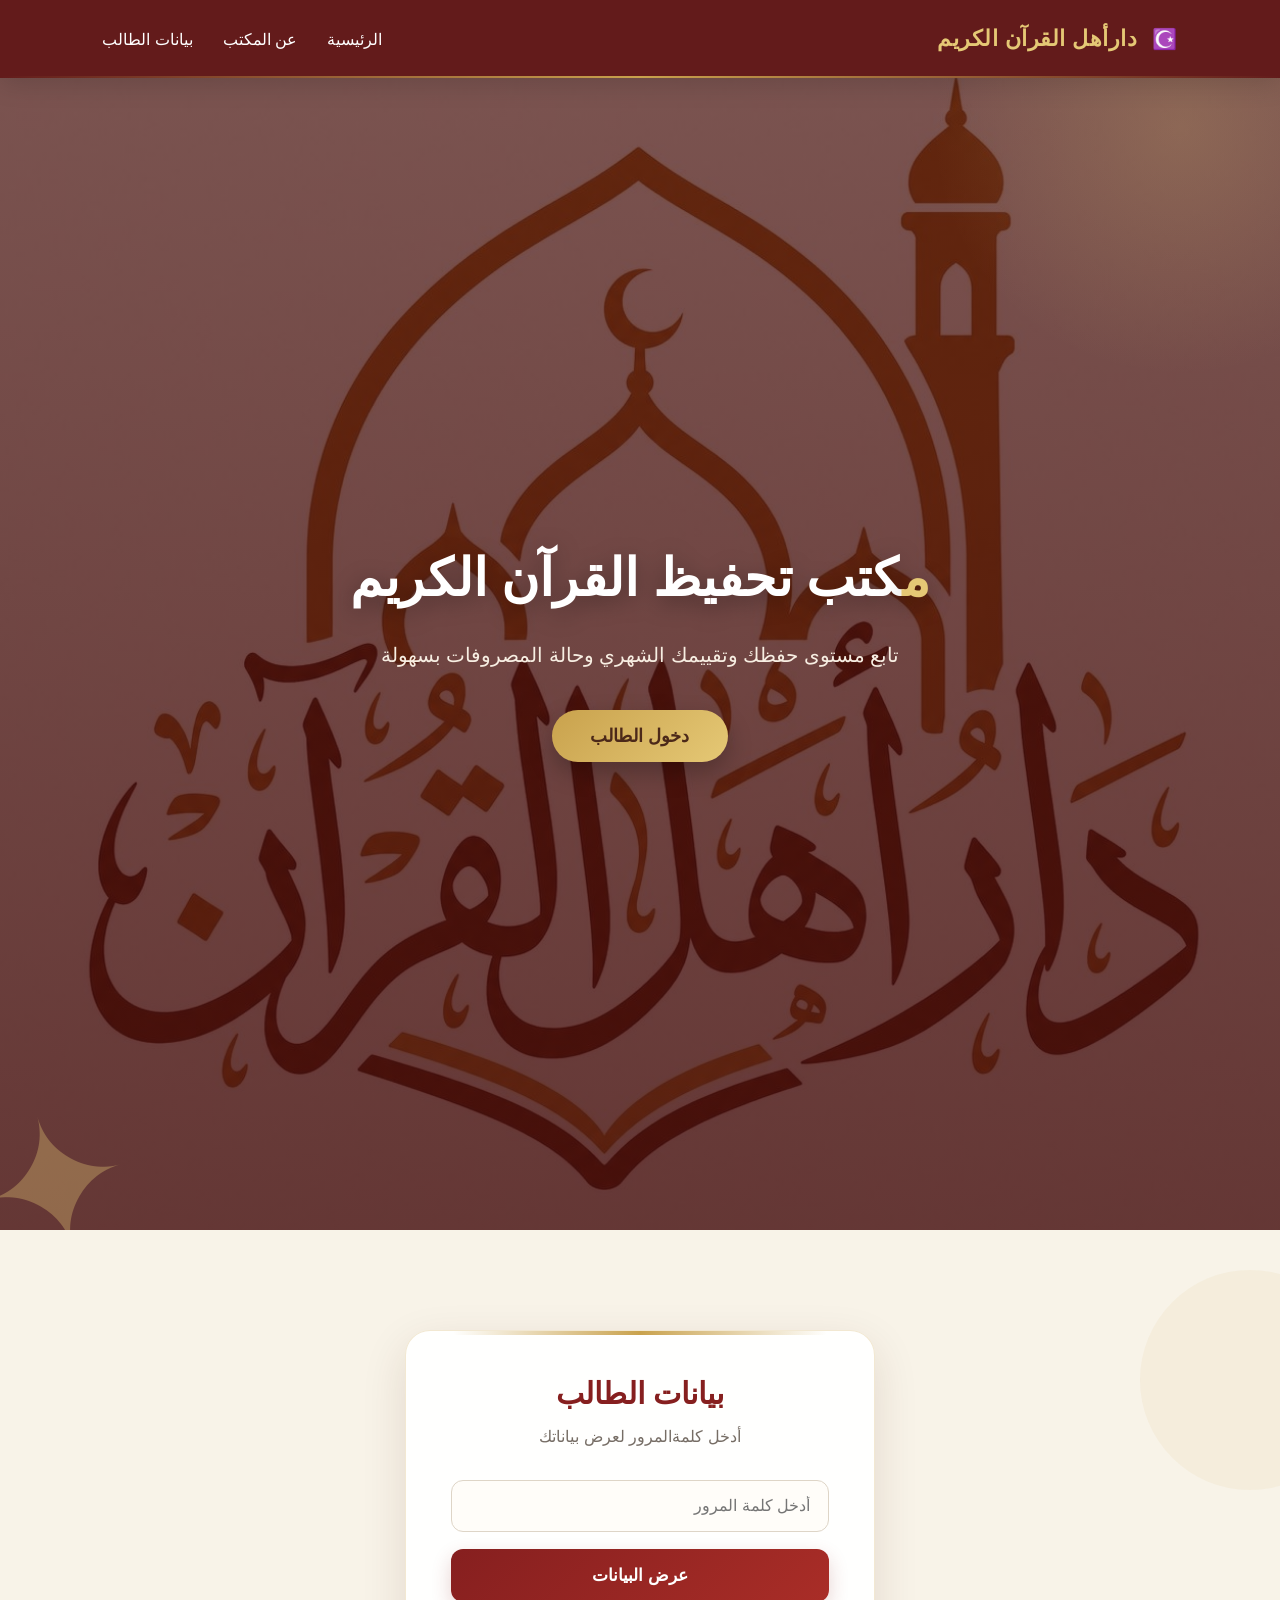
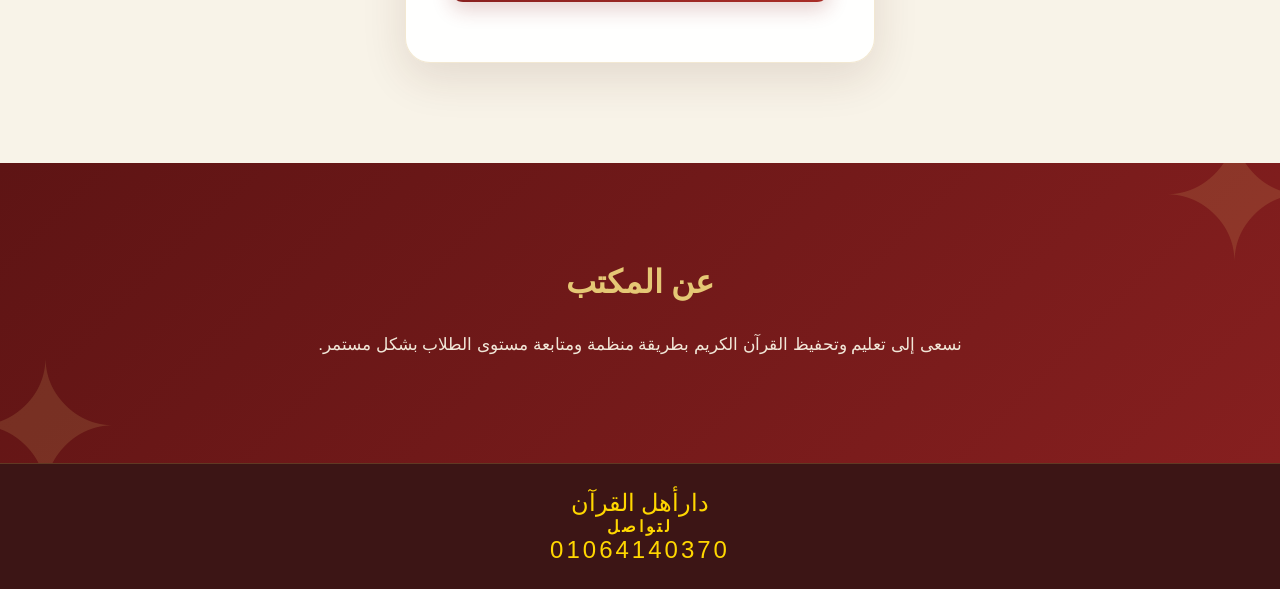
==== index.html @ 484169ca "first commit" ====
<!DOCTYPE html>
<html lang="ar" dir="rtl">

<head>
    <meta charset="UTF-8">
    <meta name="viewport" content="width=device-width, initial-scale=1.0">

    <title>دارأهل القرآن الكريم</title>

    <link rel="stylesheet" href="css/master.css">
</head>

<body>
    <header>
        <div class="logo">
            دارأهل القرآن الكريم
  
        </div>

        <nav>
            <a href="#home">الرئيسية</a>
            <a href="#about">عن المكتب</a>
            <a href="#login">بيانات الطالب</a>
        </nav>
    </header>


    <!-- Home -->
    <section class="hero" id="home">

        <div class="hero-content">

            <h1>
                مكتب تحفيظ القرآن الكريم
            </h1>

            <p>
                تابع مستوى حفظك وتقييمك الشهري
                وحالة المصروفات بسهولة
            </p>

            <a href="#login" class="main-btn">
                دخول الطالب
            </a>

        </div>

    </section>


    <!-- Login -->
    <section class="login-section" id="login">

        <div class="login-box">

            <h2>بيانات الطالب</h2>

            <p class="description">
                أدخل كلمةالمرور لعرض بياناتك
            </p>

            <input
                type="password"
                id="password"
                placeholder="أدخل كلمة المرور"
                maxlength="6"
            >

            <button onclick="searchStudent()">
                عرض البيانات
            </button>

            <p id="error"></p>

        </div>

    </section>
    <!-- Student Data -->
    <section
        class="student-section"
        id="studentSection"
        style="display: none;"
    >
        <div class="student-card">
            <h2>بيانات الطالب</h2>
            <div class="student-info">
                <div class="info">
                    <span>اسم الطالب</span>
                    <strong id="studentName"></strong>
                </div>
                <div class="info">
                    <span>كلمةالمرور </span>
                    <strong id="studentpassword"></strong>
                </div>
                <div class="info">
                    <span>الشهر</span>
                    <strong id="studentMonth"></strong>
                </div>
                <div class="info">
                    <span>التقييم الشهري</span>
                    <strong id="studentGrade"></strong>
                </div>
                <div class="info">
                    <span>نسبة الحضور</span>
                    <strong id="studentAttendance"></strong>
                </div>
                <div class="info">
                    <span>حالة المصروفات</span>
                    <strong id="studentPayment"></strong>
                </div>
            </div>
        </div>
    </section>
    <section class="about" id="about">
        <h2>عن المكتب</h2>
        <p>
            نسعى إلى تعليم وتحفيظ القرآن الكريم
            بطريقة منظمة ومتابعة مستوى الطلاب بشكل مستمر.
        </p>
    </section>
    <footer>
        <p>
              دارأهل القرآن 
        </p>
      <div class="footer">
          <h4 class="number">لتواصل</h4>
        <p>01064140370</p>
      </div>
    </footer>
<script src="main.js"></script>
</body>

</html>
---- css/master.css ----
* {
    margin: 0;
    padding: 0;
    box-sizing: border-box;
    font-family: "Tahoma", "Arial", sans-serif;
}

html {
    scroll-behavior: smooth;
}

body {
    background: #f8f3e8;
    color: #30251f;
    direction: rtl;
    overflow-x: hidden;
}


/* ==================================================
   VARIABLES
================================================== */

:root {
    --primary: #861f1f;
    --primary-dark: #5e1414;
    --primary-light: #a92d27;

    --gold: #c9a24d;
    --gold-light: #e5c875;

    --cream: #f8f3e8;
    --white: #ffffff;

    --text: #30251f;
    --muted: #766d65;

    --shadow:
        0 15px 45px rgba(75, 35, 20, 0.12);

    --transition: 0.35s ease;
}


/* ==================================================
   HEADER
================================================== */

header {
    width: 100%;
    min-height: 78px;

    background: rgba(94, 20, 20, 0.97);

    display: flex;
    align-items: center;
    justify-content: space-between;

    padding: 0 8%;

    color: white;

    position: sticky;
    top: 0;

    z-index: 1000;

    box-shadow:
        0 5px 25px rgba(0, 0, 0, 0.15);

    backdrop-filter: blur(10px);
}


/* خط ذهبي أسفل الـ Header */

header::after {
    content: "";

    position: absolute;

    bottom: 0;
    right: 0;

    width: 100%;
    height: 2px;

    background:
        linear-gradient(
            90deg,
            transparent,
            var(--gold),
            transparent
        );
}


/* ==================================================
   LOGO
================================================== */

.logo {
    font-size: 22px;
    font-weight: bold;

    color: var(--gold-light);

    position: relative;

    letter-spacing: 0.5px;
}

.logo::before {
    content: "☪️";

    margin-left: 8px;

    color: var(--gold);

    font-size: 20px;
}


/* ==================================================
   NAVIGATION
================================================== */

nav {
    display: flex;
    gap: 30px;
}

nav a {
    color: white;

    text-decoration: none;

    font-size: 16px;

    position: relative;

    padding: 8px 0;

    transition: var(--transition);
}


/* الخط اللي بيظهر تحت الرابط */

nav a::after {
    content: "";

    position: absolute;

    bottom: 0;
    right: 0;

    width: 0;
    height: 2px;

    background: var(--gold-light);

    transition: var(--transition);
}

nav a:hover {
    color: var(--gold-light);
}

nav a:hover::after {
    width: 100%;
}


/* ==================================================
   HERO
================================================== */

.hero {
    min-height: 90vw;

    display: flex;
    align-items: center;
    justify-content: center;

    text-align: center;

    position: relative;

    overflow: hidden;

    background:
        linear-gradient(
            rgba(67, 12, 12, 0.70),
            rgba(67, 12, 12, 0.82)
        ),

        url("../images/photo_2026-09-22_15-15-28.jpg");

    background-size: cover;
    background-position: center;

    isolation: isolate;
}


/* تأثير إضاءة */

.hero::before {
    content: "";

    position: absolute;

    width: 500px;
    height: 500px;

    border-radius: 50%;

    background:
        radial-gradient(
            circle,
            rgba(229, 200, 117, 0.18),
            transparent 70%
        );

    top: -200px;
    right: -150px;

    animation: floating 6s ease-in-out infinite;

    z-index: -1;
}


/* زخرفة بسيطة */

.hero::after {
    content: "✦";

    position: absolute;

    color: rgba(229, 200, 117, 0.35);

    font-size: 180px;

    left: -20px;
    bottom: -60px;

    transform: rotate(-15deg);

    animation: rotateSlow 15s linear infinite;

    z-index: -1;
}


/* ==================================================
   HERO CONTENT
================================================== */

.hero-content {
    color: white;

    max-width: 750px;

    padding: 30px;

    animation: heroAppear 1s ease forwards;
}
.hero h1 {
    font-size: clamp(32px, 5vw, 52px);

    margin-bottom: 20px;

    color: #fff;

    line-height: 1.4;

    text-shadow:
        0 5px 25px rgba(0, 0, 0, 0.35);
}

.hero h1::first-letter {
    color: var(--gold-light);
}

.hero p {
    font-size: 20px;

    line-height: 2;

    margin-bottom: 35px;

    color: #f7eee2;
}


/* ==================================================
   MAIN BUTTON
================================================== */

.main-btn {
    display: inline-block;

    background:
        linear-gradient(
            135deg,
            var(--gold),
            var(--gold-light)
        );

    color: #4c2919;

    padding: 15px 38px;

    border-radius: 50px;

    text-decoration: none;

    font-size: 18px;

    font-weight: bold;

    box-shadow:
        0 10px 25px rgba(0, 0, 0, 0.25);

    transition: var(--transition);

    position: relative;

    overflow: hidden;
}


/* لمعان الزر */

.main-btn::before {
    content: "";

    position: absolute;

    top: 0;
    left: -100%;

    width: 70%;
    height: 100%;

    background:
        linear-gradient(
            90deg,
            transparent,
            rgba(255,255,255,0.45),
            transparent
        );

    transform: skewX(-20deg);

    transition: 0.6s;
}

.main-btn:hover::before {
    left: 130%;
}

.main-btn:hover {
    transform: translateY(-5px);

    box-shadow:
        0 15px 30px rgba(0, 0, 0, 0.3);
}


/* ==================================================
   LOGIN SECTION
================================================== */

.login-section {
    padding: 100px 20px;

    display: flex;
    justify-content: center;

    position: relative;
}


/* زخرفة خلفية */

.login-section::before {
    content: "";

    position: absolute;

    width: 220px;
    height: 220px;

    border-radius: 50%;

    background: rgba(201, 162, 77, 0.08);

    top: 40px;
    right: -80px;
}


/* ==================================================
   LOGIN BOX
================================================== */

.login-box {
    background:
        rgba(255, 255, 255, 0.96);

    width: 100%;
    max-width: 470px;

    padding: 45px;

    border-radius: 25px;

    box-shadow: var(--shadow);

    text-align: center;

    border:
        1px solid rgba(201, 162, 77, 0.25);

    position: relative;

    animation: cardAppear 0.8s ease;
}


/* خط ذهبي أعلى الكارت */

.login-box::before {
    content: "";

    position: absolute;

    top: 0;
    right: 10%;

    width: 80%;

    height: 4px;

    border-radius: 0 0 10px 10px;

    background:
        linear-gradient(
            90deg,
            transparent,
            var(--gold),
            transparent
        );
}


.login-box h2 {
    color: var(--primary);

    margin-bottom: 12px;

    font-size: 30px;
}

.description {
    color: var(--muted);

    margin-bottom: 28px;

    line-height: 1.8;
}


/* ==================================================
   INPUT
================================================== */

.login-box input {
    width: 100%;

    padding: 16px 18px;

    border:
        1px solid #ded5c7;

    border-radius: 12px;

    outline: none;

    font-size: 16px;

    margin-bottom: 17px;

    text-align: right;

    background: #fffdf9;

    color: var(--text);

    transition: var(--transition);
}

.login-box input:focus {
    border-color: var(--gold);

    background: white;

    box-shadow:
        0 0 0 4px rgba(201, 162, 77, 0.12);

    transform: translateY(-2px);
}


/* ==================================================
   LOGIN BUTTON
================================================== */

.login-box button {
    width: 100%;

    padding: 16px;

    border: none;

    border-radius: 12px;

    background:
        linear-gradient(
            135deg,
            var(--primary),
            var(--primary-light)
        );

    color: white;

    font-size: 17px;

    font-weight: bold;

    cursor: pointer;

    transition: var(--transition);

    box-shadow:
        0 8px 20px rgba(134, 31, 31, 0.2);
}
.login-box button:hover {
    transform: translateY(-3px);

    box-shadow:
        0 12px 25px rgba(134, 31, 31, 0.3);
}


/* ==================================================
   ERROR
================================================== */

#error {
    color: #c62828;

    margin-top: 15px;

    font-weight: bold;

    animation: shake 0.35s ease;
}


/* ==================================================
   STUDENT SECTION
================================================== */

.student-section {
    padding: 30px 20px 100px;

    position: relative;
}


/* ==================================================
   STUDENT CARD
================================================== */

.student-card {
    width: 100%;
    max-width: 950px;

    margin: auto;

    background:
        rgba(255, 255, 255, 0.97);

    padding: 45px;

    border-radius: 25px;

    box-shadow: var(--shadow);

    border:
        1px solid rgba(201, 162, 77, 0.22);

    animation: cardAppear 0.8s ease;
}

.student-card h2 {
    text-align: center;

    color: var(--primary);

    margin-bottom: 35px;

    font-size: 30px;

    position: relative;
}

.student-card h2::after {
    content: "";

    display: block;

    width: 70px;

    height: 3px;

    margin: 12px auto 0;

    border-radius: 10px;

    background: var(--gold);
}


/* ==================================================
   STUDENT INFO
================================================== */

.student-info {
    display: grid;

    grid-template-columns:
        repeat(2, 1fr);

    gap: 20px;
}

.info {
    background:
        linear-gradient(
            135deg,
            #fffdf8,
            #f8f1e4
        );

    padding: 23px;

    border-radius: 15px;

    border:
        1px solid #eee2d0;

    position: relative;

    overflow: hidden;

    transition: var(--transition);
}


/* خط ذهبي جانبي */

.info::before {
    content: "";

    position: absolute;

    right: 0;
    top: 0;

    width: 4px;
    height: 0;

    background: var(--gold);

    transition: var(--transition);
}

.info:hover {
    transform: translateY(-5px);

    box-shadow:
        0 12px 25px rgba(80, 40, 20, 0.09);
}

.info:hover::before {
    height: 100%;
}

.info span {
    display: block;

    color: var(--muted);

    margin-bottom: 9px;

    font-size: 14px;
}

.info strong {
    color: var(--primary);

    font-size: 19px;
}


/* ==================================================
   ABOUT
================================================== */

.about {
    text-align: center;

    padding: 100px 20px;

    background:
        linear-gradient(
            135deg,
            var(--primary-dark),
            var(--primary)
        );

    color: white;

    position: relative;

    overflow: hidden;
}


/* زخارف */

.about::before,
.about::after {
    content: "✦";

    position: absolute;

    color: rgba(229, 200, 117, 0.15);

    font-size: 180px;
}

.about::before {
    right: -30px;
    top: -70px;
}

.about::after {
    left: -30px;
    bottom: -70px;
}

.about h2 {
    font-size: 32px;

    margin-bottom: 25px;

    color: var(--gold-light);

    position: relative;
}

.about p {
    max-width: 700px;

    margin: auto;

    line-height: 2.2;

    color: #f1e7d8;

    font-size: 17px;

    position: relative;
}


/* ==================================================
   FOOTER
================================================== */

footer {
    text-align: center;

    padding: 25px;

    background: #3c1515;

    color: white;

    border-top:
        1px solid rgba(201, 162, 77, 0.25);
}

footer p {
    color: #e8d9c2;
}


/* ==================================================
   ANIMATIONS
================================================== */

@keyframes heroAppear {

    from {
        opacity: 0;
        transform: translateY(35px);
    }

    to {
        opacity: 1;
        transform: translateY(0);
    }
}


@keyframes cardAppear {

    from {
        opacity: 0;
        transform: translateY(25px);
    }

    to {
        opacity: 1;
        transform: translateY(0);
    }
}
.login-box button:hover {
    transform: translateY(-3px);

    box-shadow:
        0 12px 25px rgba(134, 31, 31, 0.3);
}


/* ==================================================
   ERROR
================================================== */

#error {
    color: #c62828;

    margin-top: 15px;

    font-weight: bold;

    animation: shake 0.35s ease;
}


/* ==================================================
   STUDENT SECTION
================================================== */

.student-section {
    padding: 30px 20px 100px;

    position: relative;
}


/* ==================================================
   STUDENT CARD
================================================== */

.student-card {
    width: 100%;
    max-width: 950px;

    margin: auto;

    background:
        rgba(255, 255, 255, 0.97);

    padding: 45px;

    border-radius: 25px;

    box-shadow: var(--shadow);

    border:
        1px solid rgba(201, 162, 77, 0.22);

    animation: cardAppear 0.8s ease;
}

.student-card h2 {
    text-align: center;

    color: var(--primary);

    margin-bottom: 35px;

    font-size: 30px;

    position: relative;
}

.student-card h2::after {
    content: "";

    display: block;

    width: 70px;

    height: 3px;

    margin: 12px auto 0;

    border-radius: 10px;

    background: var(--gold);
}


/* ==================================================
   STUDENT INFO
================================================== */

.student-info {
    display: grid;

    grid-template-columns:
        repeat(2, 1fr);

    gap: 20px;
}

.info {
    background:
        linear-gradient(
            135deg,
            #fffdf8,
            #f8f1e4
        );

    padding: 23px;

    border-radius: 15px;

    border:
        1px solid #eee2d0;

    position: relative;

    overflow: hidden;

    transition: var(--transition);
}


/* خط ذهبي جانبي */

.info::before {
    content: "";

    position: absolute;

    right: 0;
    top: 0;

    width: 4px;
    height: 0;

    background: var(--gold);

    transition: var(--transition);
}

.info:hover {
    transform: translateY(-5px);

    box-shadow:
        0 12px 25px rgba(80, 40, 20, 0.09);
}

.info:hover::before {
    height: 100%;
}

.info span {
    display: block;

    color: var(--muted);

    margin-bottom: 9px;

    font-size: 14px;
}

.info strong {
    color: var(--primary);

    font-size: 19px;
}


/* ==================================================
   ABOUT
================================================== */

.about {
    text-align: center;

    padding: 100px 20px;

    background:
        linear-gradient(
            135deg,
            var(--primary-dark),
            var(--primary)
        );

    color: white;

    position: relative;

    overflow: hidden;
}


/* زخارف */

.about::before,
.about::after {
    content: "✦";

    position: absolute;

    color: rgba(229, 200, 117, 0.15);

    font-size: 180px;
}

.about::before {
    right: -30px;
    top: -70px;
}

.about::after {
    left: -30px;
    bottom: -70px;
}

.about h2 {
    font-size: 32px;

    margin-bottom: 25px;

    color: var(--gold-light);

    position: relative;
}

.about p {
    max-width: 700px;

    margin: auto;

    line-height: 2.2;

    color: #f1e7d8;

    font-size: 17px;

    position: relative;
}


/* ==================================================
   FOOTER
================================================== */

footer {
    text-align: center;

    padding: 25px;

    background: #3c1515;

    border-top:
        1px solid rgba(201, 162, 77, 0.25);
}

footer p {
    color: gold;
    font-style: initial;
        font-size: 1.5em;

}
.footer{
    display: flex;
    justify-content: center;
    align-items: center;
    flex-direction: column;
    letter-spacing: 3px;
     color: gold;
}
/* ==================================================
   ANIMATIONS
================================================== */

@keyframes heroAppear {

    from {
        opacity: 0;
        transform: translateY(35px);
    }

    to {
        opacity: 1;
        transform: translateY(0);
    }
}


@keyframes cardAppear {

    from {
        opacity: 0;
        transform: translateY(25px);
    }

    to {
        opacity: 1;
        transform: translateY(0);
    }
}
.admin-container {
    min-height: 100vh;
    padding: 50px 20px;
    background: #f5f7f6;
}

.admin-box,
.students-table-box {
    width: 100%;
    max-width: 1100px;
    margin: 0 auto 30px;

    background: white;
    padding: 35px;

    border-radius: 15px;

    box-shadow: 0 5px 25px rgba(0,0,0,0.08);
}

.admin-box h1,
.students-table-box h2 {
    text-align: center;
        background: #c62828;

    margin-bottom: 10px;
}

.admin-description {
    text-align: center;
    color: #777;
    margin-bottom: 30px;
}

#studentForm {
    display: grid;
    grid-template-columns: repeat(2, 1fr);
    gap: 15px;
}

#studentForm input,
#studentForm select {
    width: 100%;
    padding: 14px;

    border: 1px solid #ddd;
    border-radius: 8px;

    font-size: 16px;
    outline: none;
}

#studentForm input:focus,
#studentForm select:focus {
        background: #c62828;

}

#saveBtn {
    padding: 14px;

    border: none;
    border-radius: 8px;

        background: #c62828;

    color: white;

    font-size: 16px;
    cursor: pointer;
}

#saveBtn:hover {
        background: #c62828;

}

.cancel-btn {
    padding: 14px;

    border: none;
    border-radius: 8px;

    background: #777;
    color: white;

    font-size: 16px;
    cursor: pointer;
}

#adminMessage {
    text-align: center;
    margin-top: 20px;
    background: #c62828;

    font-weight: bold;
}

.search-input {
    width: 100%;
    padding: 14px;

    margin: 20px 0;

    border: 1px solid #ddd;
    border-radius: 8px;

    font-size: 16px;
    outline: none;
}

.table-wrapper {
    width: 100%;
    overflow-x: auto;
}

table {
    width: 100%;
    border-collapse: collapse;
    min-width: 850px;
}

th,
td {
    padding: 14px;
    border-bottom: 1px solid #eee;

    text-align: center;
}

th {
        background: #c62828;

    color: white;
}

tr:hover {
    background: #f8faf9;
}

.edit-btn,
.delete-btn {
    border: none;

    padding: 8px 12px;

    border-radius: 6px;

    color: white;

    cursor: pointer;

    margin: 2px;
}

.edit-btn {
        background: #c62828;

}

.delete-btn {
    background: #c62828;
}


/* Mobile */

@media (max-width: 700px) {

    #studentForm {
        grid-template-columns: 1fr;
    }

    .admin-box,
    .students-table-box {
        padding: 20px;
    }

}
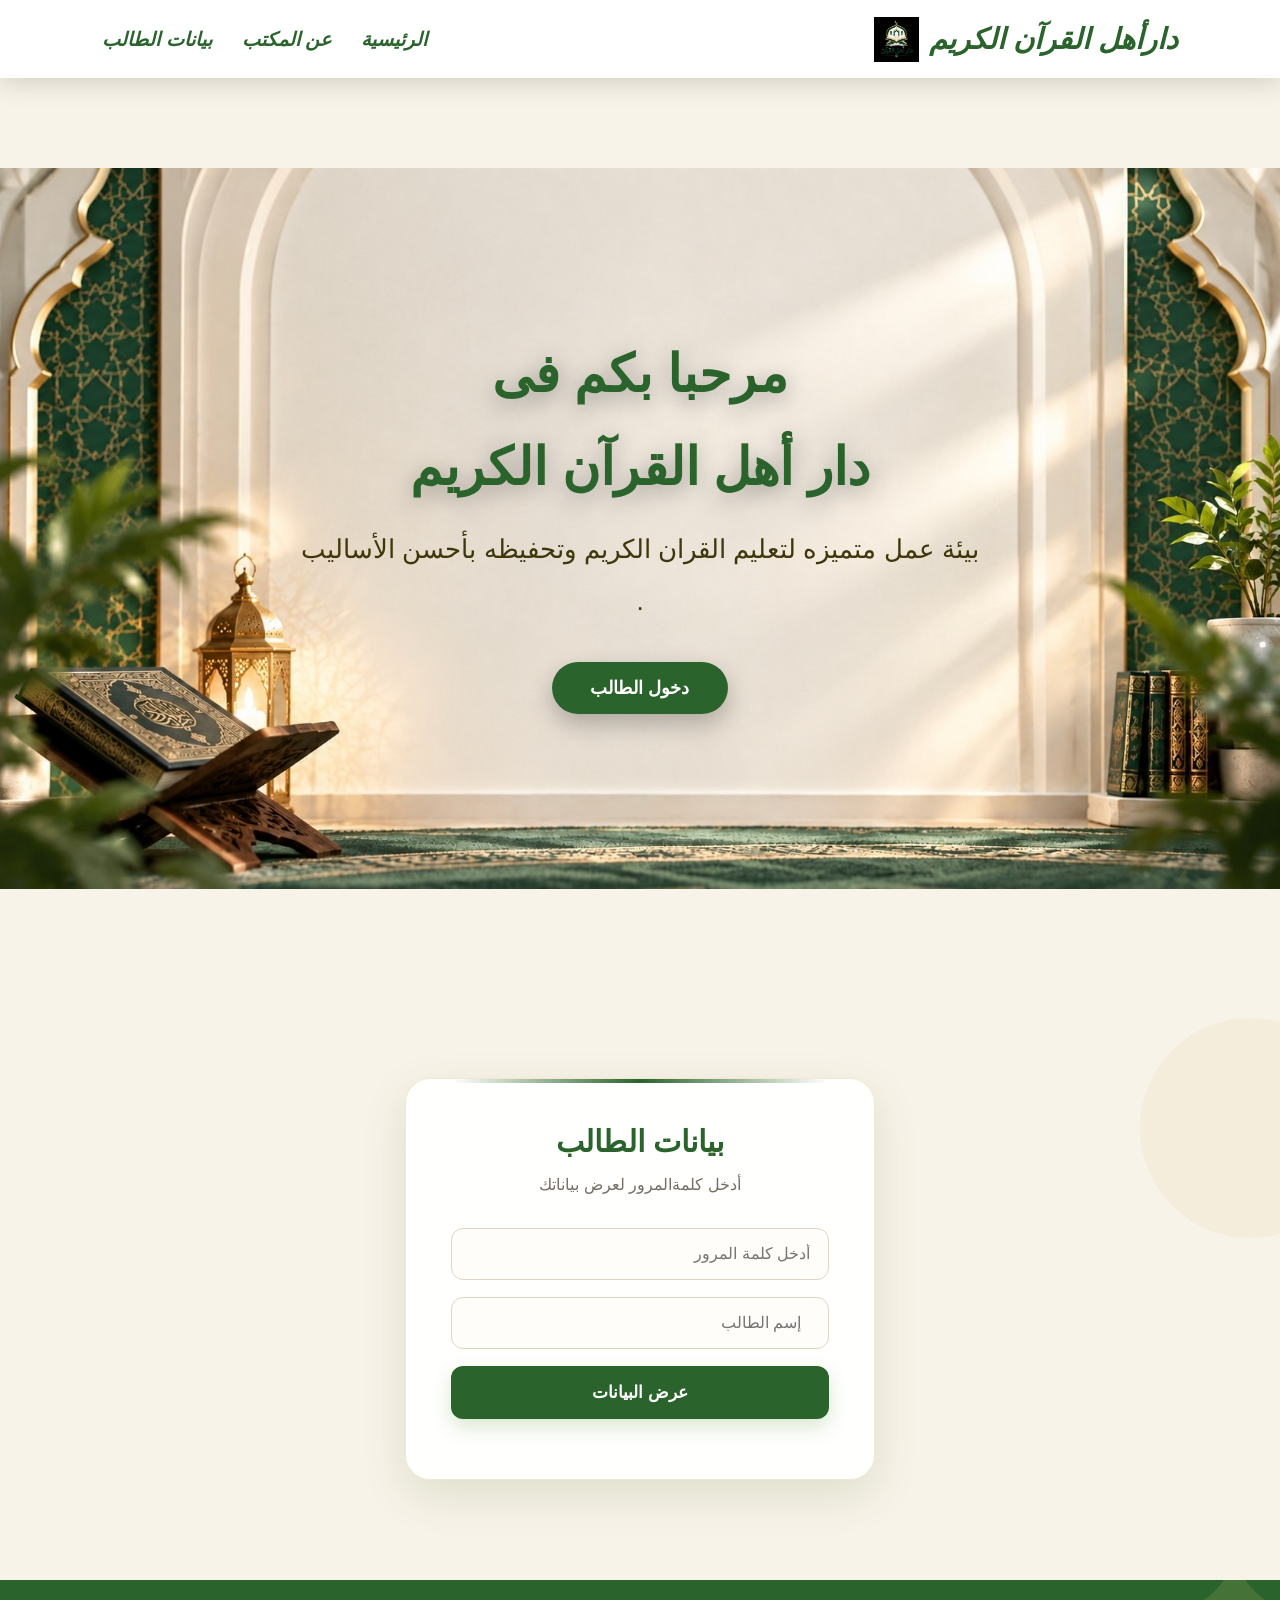
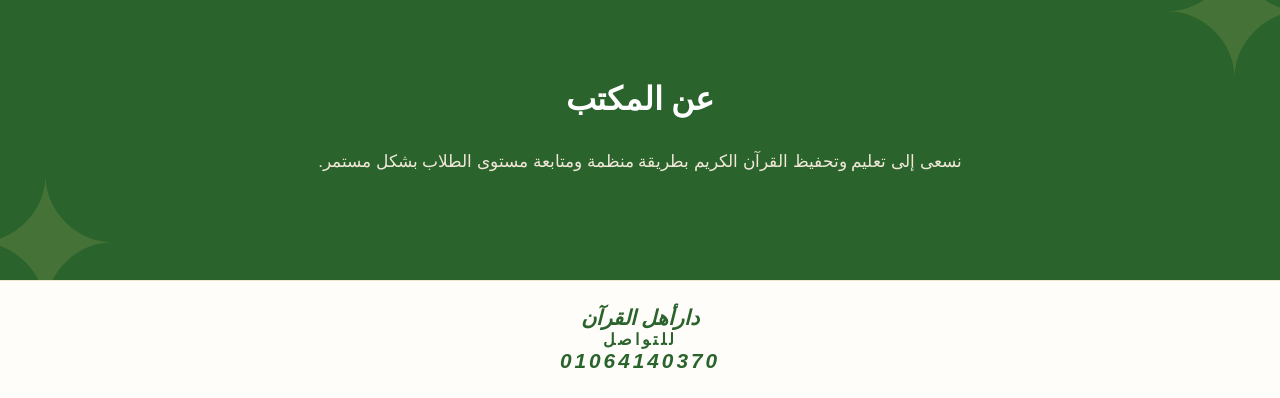
==== commit ee58f9ad: "update Quran center website" ====
--- a/index.html
+++ b/index.html
@@ -12,9 +12,9 @@
 
 <body>
     <header>
-        <div class="logo">
+        <div class="logoo">
             دارأهل القرآن الكريم
-  
+  <img src="images/photo_2026-09-28_12-49-58.jpg" alt="">
         </div>
 
         <nav>
@@ -29,14 +29,15 @@
     <section class="hero" id="home">
 
         <div class="hero-content">
-
+ <h1>
+                   مرحبا بكم فى
+            </h1>
             <h1>
-                مكتب تحفيظ القرآن الكريم
+                دار أهل القرآن الكريم
             </h1>
 
             <p>
-                تابع مستوى حفظك وتقييمك الشهري
-                وحالة المصروفات بسهولة
+        بيئة عمل متميزه لتعليم القران الكريم وتحفيظه بأحسن الأساليب .
             </p>
 
             <a href="#login" class="main-btn">
@@ -65,7 +66,11 @@
                 placeholder="أدخل كلمة المرور"
                 maxlength="6"
             >
-
+ <input
+                type="text"
+                id="text"
+                placeholder="  إسم الطالب"
+            >
             <button onclick="searchStudent()">
                 عرض البيانات
             </button>
@@ -123,7 +128,7 @@
               دارأهل القرآن 
         </p>
       <div class="footer">
-          <h4 class="number">لتواصل</h4>
+          <h4 class="number">للتواصل</h4>
         <p>01064140370</p>
       </div>
     </footer>
--- a/css/master.css
+++ b/css/master.css
@@ -22,21 +22,21 @@
 ================================================== */
 
 :root {
-    --primary: #861f1f;
-    --primary-dark: #5e1414;
-    --primary-light: #a92d27;
-
-    --gold: #c9a24d;
-    --gold-light: #e5c875;
+    --primary: #2a632c;
+    --primary-dark: #2a632c;
+    --primary-light: #2a632c;
+
+    --gold:#2a632c;
+    --gold-light: #2a632c;
 
     --cream: #f8f3e8;
     --white: #ffffff;
 
-    --text: #30251f;
+    --text: #2a632c;
     --muted: #766d65;
 
     --shadow:
-        0 15px 45px rgba(75, 35, 20, 0.12);
+        0 15px 45px rgba(15, 80, 8, 0.12);
 
     --transition: 0.35s ease;
 }
@@ -49,16 +49,14 @@
 header {
     width: 100%;
     min-height: 78px;
-
-    background: rgba(94, 20, 20, 0.97);
-
+background-color:#ffffff;
     display: flex;
     align-items: center;
     justify-content: space-between;
 
     padding: 0 8%;
 
-    color: white;
+    color:#2a632c;
 
     position: sticky;
     top: 0;
@@ -84,6 +82,269 @@
 
     width: 100%;
     height: 2px;
+
+    background:
+        linear-gradient(
+            90deg,
+            transparent,
+            var(#2a632c),
+            transparent
+        );
+}
+
+
+/* ==================================================
+   LOGO
+================================================== */
+
+.logo {
+    font-size: 22px;
+    font-weight: bold;
+
+    color: #2a632c;
+
+    position: relative;
+
+    letter-spacing: 0.5px;
+}
+.logoo{
+    display: flex;
+    align-items: center;
+    gap: 10px;
+    font-size: 1.8em;
+    font-style: italic;
+    font-weight: bold;
+    
+}
+.logoo img{
+    width: 45px;
+    height: 45px;
+    background-color: #ffffff;
+    object-fit: contain;
+}
+.logo::before {
+    content: "";
+
+    margin-left: 8px;
+
+    color: var(--gold);
+
+    font-size: 20px;
+}
+
+
+/* ==================================================
+   NAVIGATION
+================================================== */
+
+nav {
+    display: flex;
+    gap: 30px;
+}
+
+nav a {
+    color:#2a632c;
+    text-decoration: none;
+    font-size: 20px;
+    position: relative;
+    padding: 8px 0;
+    transition: var(--transition);
+    font-size: 1.2em;
+    font-weight: bold;
+    font-style: italic;
+}
+nav a::after {
+    content: "";
+    position: absolute;
+    bottom: 0;
+    right: 0;
+    width: 0;
+    height: 2px;
+    background: #2a632c;
+    transition: transition;
+}
+nav a:hover {
+    color: #2a632c;
+    
+}
+
+nav a:hover::after {
+    width: 100%;
+}
+.hero {
+    width: 100%;
+    min-height: 100vh;
+    display: flex;
+    align-items: center;
+    justify-content: center;
+    text-align: center;
+    position: relative;
+    overflow: hidden;
+    background:
+        url("../images/photo_2026-09-28_12-27-13.jpg")no-repeat;
+        background-size: contain;
+    background-position: center;
+
+    isolation: isolate;
+}
+
+
+/* تأثير إضاءة */
+
+.hero::before {
+    content: "";
+    position: absolute;
+    width: 500px;
+    height: 500px;
+    border-radius: 50%;
+    background:
+        radial-gradient(
+            circle,
+            rgba(#2a632c),
+            transparent 70%
+        );
+
+    top: -200px;
+    right: -150px;
+    animation: floating 6s ease-in-out infinite;
+    z-index: -1;
+}
+.hero-content {
+    color:#2a632c;
+    max-width: 750px;
+    padding: 30px;
+    animation: heroAppear 1s ease forwards;
+}
+.hero h1 {
+    font-size: clamp(32px, 5vw, 52px);
+    margin-bottom: 20px;
+color: #2a632c;;
+
+    line-height: 1.4;
+    text-shadow:
+        0 5px 25px rgba(0, 0, 0, 0.35);
+}
+
+.hero h1::first-letter {
+    color: var(--gold-light);
+}
+
+.hero p {
+    font-size: 26px;
+    line-height: 2;
+    margin-bottom: 35px;
+    color: rgb(63, 55, 11);
+}
+.main-btn {
+    display: inline-block;
+
+    background:
+        linear-gradient(
+            135deg,
+            var(--gold),
+            var(--gold-light)
+        );
+
+    color: #ffffff;
+    padding: 15px 38px;
+    border-radius: 50px;
+    text-decoration: none;
+    font-size: 18px;
+    font-weight: bold;
+    box-shadow:
+        0 10px 25px rgba(0, 0, 0, 0.25);
+
+    transition: var(--transition);
+    position: relative;
+    overflow: hidden;
+}
+
+
+/* لمعان الزر */
+
+.main-btn::before {
+    content: "";
+    position: absolute;
+    top: 0;
+    left: -100%;
+    width: 70%;
+    height: 100%;
+
+    background:
+        linear-gradient(
+            90deg,
+            transparent,
+            rgba(255,255,255,0.45),
+            transparent
+        );
+
+    transform: skewX(-20deg);
+
+    transition: 0.6s;
+}
+
+.main-btn:hover::before {
+    left: 130%;
+}
+
+.main-btn:hover {
+    transform: translateY(-5px);
+
+    box-shadow:
+        0 15px 30px rgba(0, 0, 0, 0.3);
+}
+
+.login-section {
+    padding: 100px 20px;
+
+    display: flex;
+    justify-content: center;
+
+    position: relative;
+}
+
+.login-section::before {
+    content: "";
+    position: absolute;
+    width: 220px;
+    height: 220px;
+    border-radius: 50%;
+    background: rgba(201, 162, 77, 0.08);
+    top: 40px;
+    right: -80px;
+}
+
+.login-box {
+    background:
+        rgba(255, 255, 255, 0.96);
+
+    width: 100%;
+    max-width: 470px;
+    padding: 45px;
+    border-radius: 25px;
+    box-shadow: var(--shadow);
+    text-align: center;
+    border:
+        1px solid rgba(201, 162, 77, 0.25);
+    position: relative;
+    animation: cardAppear 0.8s ease;
+}
+
+/* خط ذهبي أعلى الكارت */
+
+.login-box::before {
+    content: "";
+
+    position: absolute;
+
+    top: 0;
+    right: 10%;
+
+    width: 80%;
+
+    height: 4px;
+
+    border-radius: 0 0 10px 10px;
 
     background:
         linear-gradient(
@@ -95,373 +356,9 @@
 }
 
 
-/* ==================================================
-   LOGO
-================================================== */
-
-.logo {
-    font-size: 22px;
-    font-weight: bold;
-
-    color: var(--gold-light);
-
-    position: relative;
-
-    letter-spacing: 0.5px;
-}
-
-.logo::before {
-    content: "☪️";
-
-    margin-left: 8px;
-
-    color: var(--gold);
-
-    font-size: 20px;
-}
-
-
-/* ==================================================
-   NAVIGATION
-================================================== */
-
-nav {
-    display: flex;
-    gap: 30px;
-}
-
-nav a {
-    color: white;
-
-    text-decoration: none;
-
-    font-size: 16px;
-
-    position: relative;
-
-    padding: 8px 0;
-
-    transition: var(--transition);
-}
-
-
-/* الخط اللي بيظهر تحت الرابط */
-
-nav a::after {
-    content: "";
-
-    position: absolute;
-
-    bottom: 0;
-    right: 0;
-
-    width: 0;
-    height: 2px;
-
-    background: var(--gold-light);
-
-    transition: var(--transition);
-}
-
-nav a:hover {
-    color: var(--gold-light);
-}
-
-nav a:hover::after {
-    width: 100%;
-}
-
-
-/* ==================================================
-   HERO
-================================================== */
-
-.hero {
-    min-height: 90vw;
-
-    display: flex;
-    align-items: center;
-    justify-content: center;
-
-    text-align: center;
-
-    position: relative;
-
-    overflow: hidden;
-
-    background:
-        linear-gradient(
-            rgba(67, 12, 12, 0.70),
-            rgba(67, 12, 12, 0.82)
-        ),
-
-        url("../images/photo_2026-09-22_15-15-28.jpg");
-
-    background-size: cover;
-    background-position: center;
-
-    isolation: isolate;
-}
-
-
-/* تأثير إضاءة */
-
-.hero::before {
-    content: "";
-
-    position: absolute;
-
-    width: 500px;
-    height: 500px;
-
-    border-radius: 50%;
-
-    background:
-        radial-gradient(
-            circle,
-            rgba(229, 200, 117, 0.18),
-            transparent 70%
-        );
-
-    top: -200px;
-    right: -150px;
-
-    animation: floating 6s ease-in-out infinite;
-
-    z-index: -1;
-}
-
-
-/* زخرفة بسيطة */
-
-.hero::after {
-    content: "✦";
-
-    position: absolute;
-
-    color: rgba(229, 200, 117, 0.35);
-
-    font-size: 180px;
-
-    left: -20px;
-    bottom: -60px;
-
-    transform: rotate(-15deg);
-
-    animation: rotateSlow 15s linear infinite;
-
-    z-index: -1;
-}
-
-
-/* ==================================================
-   HERO CONTENT
-================================================== */
-
-.hero-content {
-    color: white;
-
-    max-width: 750px;
-
-    padding: 30px;
-
-    animation: heroAppear 1s ease forwards;
-}
-.hero h1 {
-    font-size: clamp(32px, 5vw, 52px);
-
-    margin-bottom: 20px;
-
-    color: #fff;
-
-    line-height: 1.4;
-
-    text-shadow:
-        0 5px 25px rgba(0, 0, 0, 0.35);
-}
-
-.hero h1::first-letter {
-    color: var(--gold-light);
-}
-
-.hero p {
-    font-size: 20px;
-
-    line-height: 2;
-
-    margin-bottom: 35px;
-
-    color: #f7eee2;
-}
-
-
-/* ==================================================
-   MAIN BUTTON
-================================================== */
-
-.main-btn {
-    display: inline-block;
-
-    background:
-        linear-gradient(
-            135deg,
-            var(--gold),
-            var(--gold-light)
-        );
-
-    color: #4c2919;
-
-    padding: 15px 38px;
-
-    border-radius: 50px;
-
-    text-decoration: none;
-
-    font-size: 18px;
-
-    font-weight: bold;
-
-    box-shadow:
-        0 10px 25px rgba(0, 0, 0, 0.25);
-
-    transition: var(--transition);
-
-    position: relative;
-
-    overflow: hidden;
-}
-
-
-/* لمعان الزر */
-
-.main-btn::before {
-    content: "";
-
-    position: absolute;
-
-    top: 0;
-    left: -100%;
-
-    width: 70%;
-    height: 100%;
-
-    background:
-        linear-gradient(
-            90deg,
-            transparent,
-            rgba(255,255,255,0.45),
-            transparent
-        );
-
-    transform: skewX(-20deg);
-
-    transition: 0.6s;
-}
-
-.main-btn:hover::before {
-    left: 130%;
-}
-
-.main-btn:hover {
-    transform: translateY(-5px);
-
-    box-shadow:
-        0 15px 30px rgba(0, 0, 0, 0.3);
-}
-
-
-/* ==================================================
-   LOGIN SECTION
-================================================== */
-
-.login-section {
-    padding: 100px 20px;
-
-    display: flex;
-    justify-content: center;
-
-    position: relative;
-}
-
-
-/* زخرفة خلفية */
-
-.login-section::before {
-    content: "";
-
-    position: absolute;
-
-    width: 220px;
-    height: 220px;
-
-    border-radius: 50%;
-
-    background: rgba(201, 162, 77, 0.08);
-
-    top: 40px;
-    right: -80px;
-}
-
-
-/* ==================================================
-   LOGIN BOX
-================================================== */
-
-.login-box {
-    background:
-        rgba(255, 255, 255, 0.96);
-
-    width: 100%;
-    max-width: 470px;
-
-    padding: 45px;
-
-    border-radius: 25px;
-
-    box-shadow: var(--shadow);
-
-    text-align: center;
-
-    border:
-        1px solid rgba(201, 162, 77, 0.25);
-
-    position: relative;
-
-    animation: cardAppear 0.8s ease;
-}
-
-
-/* خط ذهبي أعلى الكارت */
-
-.login-box::before {
-    content: "";
-
-    position: absolute;
-
-    top: 0;
-    right: 10%;
-
-    width: 80%;
-
-    height: 4px;
-
-    border-radius: 0 0 10px 10px;
-
-    background:
-        linear-gradient(
-            90deg,
-            transparent,
-            var(--gold),
-            transparent
-        );
-}
-
-
 .login-box h2 {
     color: var(--primary);
-
     margin-bottom: 12px;
-
     font-size: 30px;
 }
 
@@ -469,65 +366,36 @@
     color: var(--muted);
 
     margin-bottom: 28px;
-
     line-height: 1.8;
 }
-
-
-/* ==================================================
-   INPUT
-================================================== */
-
 .login-box input {
     width: 100%;
-
     padding: 16px 18px;
-
     border:
         1px solid #ded5c7;
-
     border-radius: 12px;
-
     outline: none;
-
     font-size: 16px;
-
     margin-bottom: 17px;
-
     text-align: right;
-
     background: #fffdf9;
-
     color: var(--text);
-
     transition: var(--transition);
 }
 
 .login-box input:focus {
     border-color: var(--gold);
-
     background: white;
-
     box-shadow:
         0 0 0 4px rgba(201, 162, 77, 0.12);
 
     transform: translateY(-2px);
 }
-
-
-/* ==================================================
-   LOGIN BUTTON
-================================================== */
-
 .login-box button {
     width: 100%;
-
     padding: 16px;
-
     border: none;
-
     border-radius: 12px;
-
     background:
         linear-gradient(
             135deg,
@@ -536,119 +404,66 @@
         );
 
     color: white;
-
     font-size: 17px;
-
     font-weight: bold;
-
     cursor: pointer;
-
     transition: var(--transition);
-
     box-shadow:
-        0 8px 20px rgba(134, 31, 31, 0.2);
+        0 8px 20px rgba(72, 134, 31, 0.2);
 }
 .login-box button:hover {
     transform: translateY(-3px);
 
     box-shadow:
-        0 12px 25px rgba(134, 31, 31, 0.3);
-}
-
-
-/* ==================================================
-   ERROR
-================================================== */
-
+        0 12px 25px rgba(14, 94, 27, 0.3);
+}
 #error {
-    color: #c62828;
-
+    color: #084e25;
     margin-top: 15px;
-
     font-weight: bold;
-
     animation: shake 0.35s ease;
 }
-
-
-/* ==================================================
-   STUDENT SECTION
-================================================== */
-
 .student-section {
     padding: 30px 20px 100px;
 
     position: relative;
 }
-
-
-/* ==================================================
-   STUDENT CARD
-================================================== */
-
 .student-card {
     width: 100%;
     max-width: 950px;
-
     margin: auto;
-
     background:
         rgba(255, 255, 255, 0.97);
-
     padding: 45px;
-
     border-radius: 25px;
-
     box-shadow: var(--shadow);
-
     border:
         1px solid rgba(201, 162, 77, 0.22);
-
     animation: cardAppear 0.8s ease;
 }
-
 .student-card h2 {
     text-align: center;
-
     color: var(--primary);
-
     margin-bottom: 35px;
-
     font-size: 30px;
-
     position: relative;
 }
 
 .student-card h2::after {
     content: "";
-
     display: block;
-
     width: 70px;
-
     height: 3px;
-
     margin: 12px auto 0;
-
     border-radius: 10px;
-
     background: var(--gold);
 }
-
-
-/* ==================================================
-   STUDENT INFO
-================================================== */
-
 .student-info {
     display: grid;
-
     grid-template-columns:
         repeat(2, 1fr);
-
     gap: 20px;
 }
-
 .info {
     background:
         linear-gradient(
@@ -770,7 +585,7 @@
 
     margin-bottom: 25px;
 
-    color: var(--gold-light);
+    color: #ffffff;
 
     position: relative;
 }
@@ -799,7 +614,7 @@
 
     padding: 25px;
 
-    background: #3c1515;
+    background: #2a632c;
 
     color: white;
 
@@ -855,7 +670,7 @@
 ================================================== */
 
 #error {
-    color: #c62828;
+    color: #0b571e;
 
     margin-top: 15px;
 
@@ -1064,7 +879,7 @@
 
     margin-bottom: 25px;
 
-    color: var(--gold-light);
+    color: #ffffff;
 
     position: relative;
 }
@@ -1093,17 +908,17 @@
 
     padding: 25px;
 
-    background: #3c1515;
+    background: #fffdf9;
 
     border-top:
         1px solid rgba(201, 162, 77, 0.25);
 }
 
 footer p {
-    color: gold;
-    font-style: initial;
-        font-size: 1.5em;
-
+    color:#2a632c;
+    font-style: italic;
+        font-size: 1.3em;
+font-weight: bold;
 }
 .footer{
     display: flex;
@@ -1111,7 +926,7 @@
     align-items: center;
     flex-direction: column;
     letter-spacing: 3px;
-     color: gold;
+     color:#2a632c;
 }
 /* ==================================================
    ANIMATIONS
@@ -1310,10 +1125,26 @@
 
 /* Mobile */
 
-@media (max-width: 700px) {
+@media (max-width: 760px) {
 
     #studentForm {
         grid-template-columns: 1fr;
+    }
+ header {
+        padding: 10px;
+        flex-direction: column;
+        gap: 8px;
+        
+    }
+.hero{
+    max-height: 100svh;
+    min-height: 600px;
+    background-size: cover;
+    background-position: center ;
+    background-repeat: no-repeat;
+}
+    .logo {
+        font-size: 1.4em;
     }
 
     .admin-box,
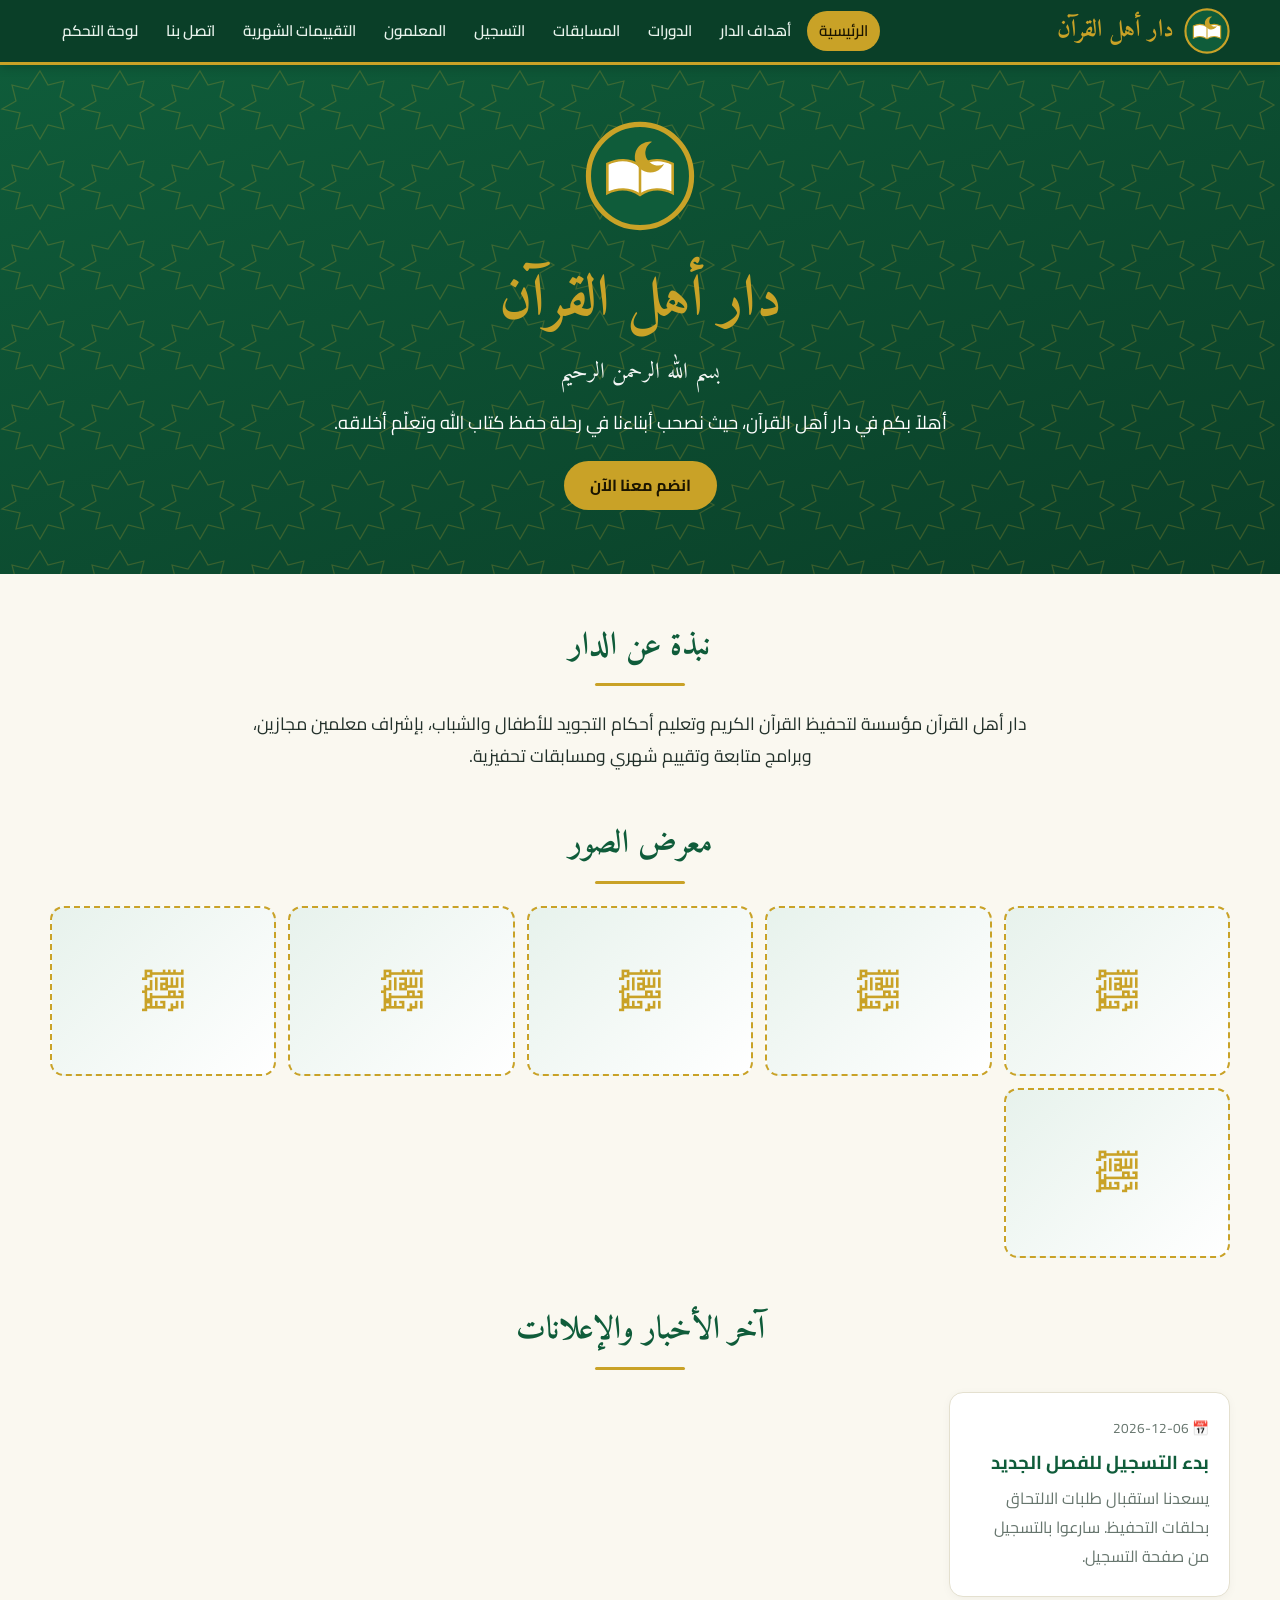
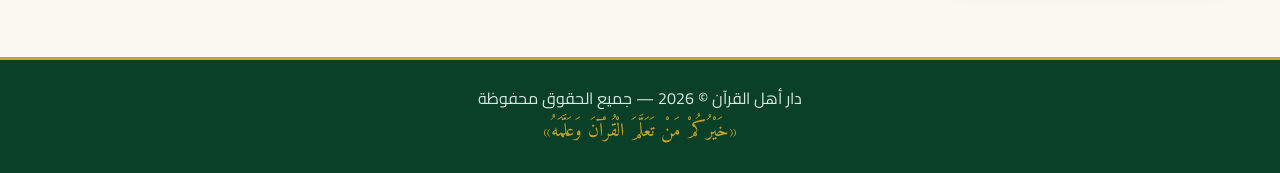
==== commit 79e323f3: "update website" ====
--- a/index.html
+++ b/index.html
@@ -1,138 +1,196 @@
 <!DOCTYPE html>
 <html lang="ar" dir="rtl">
+<head>
+<meta charset="UTF-8">
+<meta name="viewport" content="width=device-width, initial-scale=1">
+<meta name="description" content="دار أهل القرآن لتحفيظ القرآن الكريم وتعليم التجويد">
+<title>دار أهل القرآن</title>
+<link rel="preconnect" href="https://fonts.googleapis.com">
+<link rel="preconnect" href="https://fonts.gstatic.com" crossorigin>
+<link href="https://fonts.googleapis.com/css2?family=Amiri:wght@400;700&family=Cairo:wght@400;600;700;800&display=swap" rel="stylesheet">
+<link rel="stylesheet" href="css/master.css">
+</head>
+<body>
 
-<head>
-    <meta charset="UTF-8">
-    <meta name="viewport" content="width=device-width, initial-scale=1.0">
+<svg width="0" height="0" style="position:absolute" aria-hidden="true">
+  <symbol id="logo" viewBox="0 0 64 64">
+    <circle cx="32" cy="32" r="30" fill="#0f5c3a" stroke="#c9a227" stroke-width="3"/>
+    <path d="M13 42c6-3 13-3 19 1 6-4 13-4 19-1V25c-6-3-13-3-19 1-6-4-13-4-19-1z" fill="#fff" stroke="#c9a227" stroke-width="1.5"/>
+    <path d="M32 26v17" stroke="#c9a227" stroke-width="1.5"/>
+    <path d="M39 12a9 9 0 1 0 7 13 7 7 0 1 1-7-13z" fill="#c9a227"/>
+  </symbol>
+</svg>
 
-    <title>دارأهل القرآن الكريم</title>
+<header class="site-header">
+  <div class="wrap hdr">
+    <a href="#home" class="brand"><svg class="logo"><use href="#logo"/></svg><span class="brand-name" id="brandName">دار أهل القرآن</span></a>
+    <button class="burger" id="burger" aria-label="القائمة" aria-expanded="false">☰</button>
+    <nav class="nav" id="nav">
+      <a href="#home">الرئيسية</a>
+      <a href="#goals">أهداف الدار</a>
+      <a href="#courses">الدورات</a>
+      <a href="#contests">المسابقات</a>
+      <a href="#register">التسجيل</a>
+      <a href="#teachers">المعلمون</a>
+      <a href="#evaluations">التقييمات الشهرية</a>
+      <a href="#contact">اتصل بنا</a>
+      <a href="#admin" class="nav-admin">لوحة التحكم</a>
+    </nav>
+  </div>
+</header>
 
-    <link rel="stylesheet" href="css/master.css">
-</head>
+<main>
 
-<body>
-    <header>
-        <div class="logoo">
-            دارأهل القرآن الكريم
-  <img src="images/photo_2026-09-28_12-49-58.jpg" alt="">
-        </div>
+<!-- 1. الرئيسية -->
+<section class="page" id="page-home">
+  <div class="hero">
+    <div class="wrap hero-in">
+      <svg class="logo big"><use href="#logo"/></svg>
+      <h1 id="heroName">دار أهل القرآن</h1>
+      <p class="bismillah">بسم الله الرحمن الرحيم</p>
+      <p class="lead" id="welcome"></p>
+      <a class="btn gold" href="#register">انضم معنا الآن</a>
+    </div>
+  </div>
+  <div class="wrap">
+    <h2 class="title">نبذة عن الدار</h2>
+    <p class="about" id="about"></p>
 
-        <nav>
-            <a href="#home">الرئيسية</a>
-            <a href="#about">عن المكتب</a>
-            <a href="#login">بيانات الطالب</a>
-        </nav>
-    </header>
+    <h2 class="title">معرض الصور</h2>
+    <div class="gallery" id="gallery"></div>
 
+    <h2 class="title">آخر الأخبار والإعلانات</h2>
+    <div class="grid" id="newsList"></div>
+  </div>
+</section>
 
-    <!-- Home -->
-    <section class="hero" id="home">
+<!-- 2. أهداف الدار -->
+<section class="page" id="page-goals" hidden>
+  <div class="wrap">
+    <h2 class="title">أهداف الدار</h2>
+    <div class="grid goals">
+      <article class="card center"><div class="ico">📖</div><h3>تعليم القرآن الكريم بالتجويد</h3><p>تلاوة صحيحة متقنة وفق أحكام التجويد على أيدي معلمين مجازين.</p></article>
+      <article class="card center"><div class="ico">🤝</div><h3>غرس الأخلاق الإسلامية</h3><p>تربية الطالب على الصدق والأمانة وبر الوالدين وحسن الخلق.</p></article>
+      <article class="card center"><div class="ico">🌙</div><h3>إعداد جيل حافظ لكتاب الله</h3><p>خطط حفظ ومراجعة منتظمة تناسب كل مستوى وكل عمر.</p></article>
+      <article class="card center"><div class="ico">🌱</div><h3>تنمية القيم والسلوك الإسلامي</h3><p>ربط ما يتعلمه الطالب من القرآن بسلوكه اليومي في البيت والمدرسة.</p></article>
+      <article class="card center"><div class="ico">🏆</div><h3>تشجيع الطلاب بالمسابقات والجوائز</h3><p>مسابقات دورية وجوائز تحفيزية وتكريم شهري للمتميزين.</p></article>
+    </div>
+  </div>
+</section>
 
-        <div class="hero-content">
- <h1>
-                   مرحبا بكم فى
-            </h1>
-            <h1>
-                دار أهل القرآن الكريم
-            </h1>
+<!-- 3. الدورات -->
+<section class="page" id="page-courses" hidden>
+  <div class="wrap">
+    <h2 class="title">الدورات</h2>
+    <div class="grid" id="coursesList"></div>
+    <h2 class="title">المواعيد والمستويات ورسوم الاشتراك</h2>
+    <div class="tw"><table id="coursesTable"></table></div>
+  </div>
+</section>
 
-            <p>
-        بيئة عمل متميزه لتعليم القران الكريم وتحفيظه بأحسن الأساليب .
-            </p>
+<!-- 4. المسابقات -->
+<section class="page" id="page-contests" hidden>
+  <div class="wrap">
+    <h2 class="title">المسابقات</h2>
+    <div class="grid" id="contestsList"></div>
+  </div>
+</section>
 
-            <a href="#login" class="main-btn">
-                دخول الطالب
-            </a>
+<!-- 5. التسجيل -->
+<section class="page" id="page-register" hidden>
+  <div class="wrap narrow">
+    <h2 class="title">التسجيل في الدار</h2>
+    <form id="regForm" class="form card" novalidate>
+      <label>الاسم بالكامل
+        <input name="name" required maxlength="80" autocomplete="name">
+      </label>
+      <div class="row">
+        <label>العمر
+          <input name="age" type="number" min="3" max="70" required inputmode="numeric">
+        </label>
+        <label>النوع
+          <select name="gender" required><option value="">اختر</option><option>ذكر</option><option>أنثى</option></select>
+        </label>
+      </div>
+      <div class="row">
+        <label>نوع الدراسة
+          <select name="study" required><option value="">اختر</option><option>أزهر</option><option>عام</option></select>
+        </label>
+        <label>المرحلة الدراسية
+          <select name="stage" required><option value="">اختر</option><option>ابتدائي</option><option>إعدادي</option><option>ثانوي</option><option>جامعة</option></select>
+        </label>
+      </div>
+      <label>رقم هاتف ولي الأمر
+        <input name="phone" type="tel" required inputmode="tel" placeholder="01xxxxxxxxx" dir="ltr">
+      </label>
+      <label>البريد الإلكتروني (اختياري)
+        <input name="email" type="email" dir="ltr">
+      </label>
+      <input type="text" name="website" class="hp" tabindex="-1" autocomplete="off" aria-hidden="true">
+      <button class="btn" type="submit">إرسال الطلب</button>
+      <p class="msg" id="regMsg" role="status"></p>
+    </form>
+  </div>
+</section>
 
-        </div>
+<!-- 6. المعلمون -->
+<section class="page" id="page-teachers" hidden>
+  <div class="wrap">
+    <h2 class="title">المعلمون</h2>
+    <div class="grid" id="teachersList"></div>
+  </div>
+</section>
 
-    </section>
+<!-- 7. التقييمات الشهرية -->
+<section class="page" id="page-evaluations" hidden>
+  <div class="wrap">
+    <h2 class="title">⭐ التقييمات الشهرية</h2>
+    <div class="center"><label class="inline">الشهر: <input type="month" id="evMonth"></label></div>
+    <div id="awardsBox"></div>
+    <h3 class="sub">جدول الطلاب المتميزين</h3>
+    <div class="tw"><table id="evTable"></table></div>
+  </div>
+</section>
 
+<!-- 8. اتصل بنا -->
+<section class="page" id="page-contact" hidden>
+  <div class="wrap">
+    <h2 class="title">اتصل بنا</h2>
+    <div class="two">
+      <div>
+        <div class="card" id="contactInfo"></div>
+        <form id="contactForm" class="form card" novalidate>
+          <label>الاسم<input name="name" required maxlength="80"></label>
+          <label>رقم الهاتف<input name="phone" type="tel" required dir="ltr"></label>
+          <label>الرسالة<textarea name="text" rows="4" required maxlength="800"></textarea></label>
+          <input type="text" name="website" class="hp" tabindex="-1" autocomplete="off" aria-hidden="true">
+          <button class="btn" type="submit">إرسال الرسالة</button>
+          <p class="msg" id="contactMsg" role="status"></p>
+        </form>
+      </div>
+      <div class="map"><iframe id="mapFrame" title="موقع الدار على خرائط Google" loading="lazy" referrerpolicy="no-referrer-when-downgrade"></iframe></div>
+    </div>
+  </div>
+</section>
 
-    <!-- Login -->
-    <section class="login-section" id="login">
+<!-- 9. لوحة التحكم -->
+<section class="page" id="page-admin" hidden>
+  <div class="wrap" id="adminRoot"></div>
+</section>
 
-        <div class="login-box">
+</main>
 
-            <h2>بيانات الطالب</h2>
+<footer class="footer">
+  <div class="wrap">
+    <p><span id="footName">دار أهل القرآن</span> © <span id="year"></span> — جميع الحقوق محفوظة</p>
+    <p class="verse">«خَيْرُكُمْ مَنْ تَعَلَّمَ الْقُرْآنَ وَعَلَّمَهُ»</p>
+  </div>
+</footer>
 
-            <p class="description">
-                أدخل كلمةالمرور لعرض بياناتك
-            </p>
+<dialog id="modal"><form id="mform"></form></dialog>
+<dialog id="lightbox"><img alt=""><button class="btn" id="lbClose" type="button">إغلاق</button></dialog>
+<div id="toast" class="toast" role="status" aria-live="polite"></div>
 
-            <input
-                type="password"
-                id="password"
-                placeholder="أدخل كلمة المرور"
-                maxlength="6"
-            >
- <input
-                type="text"
-                id="text"
-                placeholder="  إسم الطالب"
-            >
-            <button onclick="searchStudent()">
-                عرض البيانات
-            </button>
-
-            <p id="error"></p>
-
-        </div>
-
-    </section>
-    <!-- Student Data -->
-    <section
-        class="student-section"
-        id="studentSection"
-        style="display: none;"
-    >
-        <div class="student-card">
-            <h2>بيانات الطالب</h2>
-            <div class="student-info">
-                <div class="info">
-                    <span>اسم الطالب</span>
-                    <strong id="studentName"></strong>
-                </div>
-                <div class="info">
-                    <span>كلمةالمرور </span>
-                    <strong id="studentpassword"></strong>
-                </div>
-                <div class="info">
-                    <span>الشهر</span>
-                    <strong id="studentMonth"></strong>
-                </div>
-                <div class="info">
-                    <span>التقييم الشهري</span>
-                    <strong id="studentGrade"></strong>
-                </div>
-                <div class="info">
-                    <span>نسبة الحضور</span>
-                    <strong id="studentAttendance"></strong>
-                </div>
-                <div class="info">
-                    <span>حالة المصروفات</span>
-                    <strong id="studentPayment"></strong>
-                </div>
-            </div>
-        </div>
-    </section>
-    <section class="about" id="about">
-        <h2>عن المكتب</h2>
-        <p>
-            نسعى إلى تعليم وتحفيظ القرآن الكريم
-            بطريقة منظمة ومتابعة مستوى الطلاب بشكل مستمر.
-        </p>
-    </section>
-    <footer>
-        <p>
-              دارأهل القرآن 
-        </p>
-      <div class="footer">
-          <h4 class="number">للتواصل</h4>
-        <p>01064140370</p>
-      </div>
-    </footer>
 <script src="main.js"></script>
 </body>
-
 </html>
--- a/css/master.css
+++ b/css/master.css
@@ -1,1155 +1,165 @@
-* {
-    margin: 0;
-    padding: 0;
-    box-sizing: border-box;
-    font-family: "Tahoma", "Arial", sans-serif;
+:root{
+  --g:#0f5c3a; --g2:#0a3f28; --g3:#e7f2ec;
+  --gold:#c9a227; --gold2:#a8851a;
+  --bg:#faf8f0; --card:#fff; --tx:#22302a; --mut:#66756d; --line:#e4e0cf;
+  --danger:#b3261e; --r:14px;
 }
+*{box-sizing:border-box}
+html{scroll-behavior:smooth}
+body{margin:0;font-family:'Cairo',system-ui,sans-serif;background:var(--bg);color:var(--tx);line-height:1.8;font-size:16px}
+img{max-width:100%;display:block}
+a{color:var(--g)}
+.wrap{width:min(1180px,100% - 32px);margin-inline:auto}
+.narrow{width:min(640px,100% - 32px)}
+.center{text-align:center}
+[hidden]{display:none!important}
 
-html {
-    scroll-behavior: smooth;
+/* header */
+.site-header{position:sticky;top:0;z-index:50;background:var(--g2);border-bottom:3px solid var(--gold);box-shadow:0 2px 10px #0003}
+.hdr{display:flex;align-items:center;justify-content:space-between;gap:12px;padding:8px 0}
+.brand{display:flex;align-items:center;gap:10px;text-decoration:none;color:#fff}
+.logo{width:46px;height:46px}
+.logo.big{width:110px;height:110px;margin:0 auto}
+.brand-name{font-family:'Amiri',serif;font-size:1.5rem;font-weight:700;color:var(--gold)}
+.nav{display:flex;gap:4px;flex-wrap:wrap}
+.nav a{color:#e8f3ec;text-decoration:none;padding:6px 12px;border-radius:999px;font-weight:600;font-size:.95rem;transition:.2s}
+.nav a:hover{background:#ffffff1f}
+.nav a.active{background:var(--gold);color:#1b1500}
+.burger{display:none;background:none;border:1px solid var(--gold);color:var(--gold);font-size:1.4rem;border-radius:8px;padding:2px 12px;cursor:pointer}
+
+/* hero */
+.hero{background:
+  url("data:image/svg+xml,%3Csvg xmlns='http://www.w3.org/2000/svg' width='80' height='80'%3E%3Cpath d='M40 6l8 14 16-4-4 16 14 8-14 8 4 16-16-4-8 14-8-14-16 4 4-16L2 44l14-8-4-16 16 4z' fill='none' stroke='%23c9a227' stroke-opacity='.25' stroke-width='1.2'/%3E%3C/svg%3E"),
+  linear-gradient(160deg,var(--g) 0%,var(--g2) 100%);
+  color:#fff;text-align:center;padding:56px 0 64px}
+.hero h1{font-family:'Amiri',serif;font-size:clamp(2.2rem,6vw,3.6rem);margin:10px 0 0;color:var(--gold)}
+.bismillah{font-family:'Amiri',serif;font-size:1.4rem;margin:0;opacity:.95}
+.lead{max-width:700px;margin:12px auto 22px;font-size:1.15rem}
+
+/* general */
+.title{font-family:'Amiri',serif;font-size:2rem;color:var(--g);text-align:center;margin:44px 0 22px;position:relative}
+.title::after{content:"";display:block;width:90px;height:3px;background:var(--gold);margin:8px auto 0;border-radius:3px}
+.sub{color:var(--g);margin:28px 0 12px}
+.about{max-width:820px;margin:0 auto;text-align:center;font-size:1.1rem;white-space:pre-line}
+.grid{display:grid;grid-template-columns:repeat(auto-fill,minmax(260px,1fr));gap:18px}
+.card{background:var(--card);border:1px solid var(--line);border-radius:var(--r);padding:20px;box-shadow:0 2px 10px #0000000a}
+.card h3{margin:.2em 0;color:var(--g)}
+.card p{margin:.3em 0;color:var(--mut)}
+.goals .ico,.ico{font-size:2.4rem}
+.badge{display:inline-block;background:var(--g3);color:var(--g);border-radius:999px;padding:0 12px;font-size:.85rem;font-weight:700}
+.badge.gold{background:#f6ecc7;color:var(--gold2)}
+.badge.red{background:#fbe3e1;color:var(--danger)}
+.pre{white-space:pre-line}
+.avatar{width:64px;height:64px;border-radius:50%;background:var(--g);color:var(--gold);display:grid;place-items:center;font-size:1.8rem;font-family:'Amiri',serif;margin-bottom:8px;border:3px solid var(--gold)}
+.date{font-size:.85rem;color:var(--mut)}
+
+.btn{display:inline-block;background:var(--g);color:#fff;border:0;border-radius:999px;padding:10px 26px;font:inherit;font-weight:700;cursor:pointer;text-decoration:none;transition:.2s}
+.btn:hover{background:var(--g2);transform:translateY(-1px)}
+.btn.gold{background:var(--gold);color:#1b1500}
+.btn.gold:hover{background:var(--gold2);color:#fff}
+.btn.ghost{background:transparent;color:var(--g);border:1.5px solid var(--g)}
+.btn.sm,.act button{padding:2px 12px;font-size:.85rem}
+.danger{background:var(--danger)!important;color:#fff!important}
+
+/* gallery */
+.gallery{display:grid;grid-template-columns:repeat(auto-fill,minmax(210px,1fr));gap:12px}
+.gallery figure{margin:0;border-radius:var(--r);overflow:hidden;position:relative;cursor:zoom-in;border:2px solid var(--gold);aspect-ratio:4/3;background:var(--g3)}
+.gallery img{width:100%;height:100%;object-fit:cover;transition:.3s}
+.gallery figure:hover img{transform:scale(1.06)}
+.gallery figcaption{position:absolute;inset:auto 0 0 0;background:linear-gradient(transparent,#000a);color:#fff;padding:14px 10px 6px;font-size:.9rem}
+.ph{aspect-ratio:4/3;border-radius:var(--r);background:linear-gradient(135deg,var(--g3),#fff);border:2px dashed var(--gold);display:grid;place-items:center;font-size:2.6rem;color:var(--gold)}
+
+/* forms */
+.form{display:grid;gap:14px}
+label{display:grid;gap:4px;font-weight:600;color:var(--g2)}
+label.inline{display:inline-flex;align-items:center;gap:8px}
+input,select,textarea{font:inherit;padding:9px 12px;border:1.5px solid var(--line);border-radius:10px;background:#fff;color:var(--tx);width:100%}
+input:focus,select:focus,textarea:focus{outline:2px solid var(--gold);border-color:var(--gold)}
+.row{display:grid;grid-template-columns:1fr 1fr;gap:12px}
+.hp{position:absolute!important;left:-9999px!important;height:0;width:0;opacity:0}
+.msg{margin:0;font-weight:700;min-height:1.5em}
+.msg.ok{color:var(--g)} .msg.err{color:var(--danger)}
+
+/* tables */
+.tw{overflow-x:auto;background:#fff;border:1px solid var(--line);border-radius:var(--r)}
+table{width:100%;border-collapse:collapse;min-width:520px}
+th,td{padding:10px 12px;text-align:right;border-bottom:1px solid var(--line);vertical-align:middle}
+thead th{background:var(--g);color:#fff;white-space:nowrap}
+tbody tr:nth-child(even){background:#faf8f0}
+.bar-s{height:8px;background:var(--g3);border-radius:8px;overflow:hidden;min-width:60px}
+.bar-s i{display:block;height:100%;background:linear-gradient(90deg,var(--gold),var(--g))}
+.num{display:flex;align-items:center;gap:8px}
+
+/* awards */
+.awards{display:grid;grid-template-columns:repeat(auto-fit,minmax(200px,1fr));gap:14px;margin:18px 0}
+.award{background:linear-gradient(160deg,#fff,#fbf5dc);border:2px solid var(--gold);border-radius:var(--r);text-align:center;padding:16px}
+.award small{color:var(--gold2);font-weight:700;display:block}
+.award b{font-size:1.2rem;color:var(--g2)}
+.award.ideal{grid-column:1/-1;background:linear-gradient(160deg,var(--g),var(--g2));color:#fff}
+.award.ideal small{color:var(--gold)} .award.ideal b{color:#fff;font-size:1.5rem}
+.congrats{text-align:center;font-family:'Amiri',serif;font-size:1.5rem;color:var(--g);margin:10px 0}
+.award-photo{max-width:420px;margin:12px auto;border-radius:var(--r);border:3px solid var(--gold)}
+
+/* contact */
+.two{display:grid;grid-template-columns:1fr 1fr;gap:20px}
+.two .card{margin-bottom:16px}
+.map iframe{width:100%;height:100%;min-height:380px;border:0;border-radius:var(--r);border:2px solid var(--gold)}
+.ci{display:flex;gap:10px;align-items:center;margin:6px 0}
+
+/* dashboard */
+.login{max-width:380px;margin:50px auto}
+.dash{display:grid;grid-template-columns:210px 1fr;gap:18px;margin:26px 0}
+.side{background:var(--g2);border-radius:var(--r);padding:10px;align-self:start;position:sticky;top:84px}
+.side button{display:block;width:100%;text-align:right;background:none;border:0;color:#e8f3ec;font:inherit;padding:8px 12px;border-radius:8px;cursor:pointer}
+.side button:hover{background:#ffffff1f}
+.side button.on{background:var(--gold);color:#1b1500;font-weight:700}
+.side .out{margin-top:8px;border-top:1px solid #ffffff33;border-radius:0;color:#ffb4ab}
+#dashMain{min-width:0}
+.bar{display:flex;flex-wrap:wrap;gap:10px;align-items:center;margin-bottom:14px}
+.bar h2{margin:0;color:var(--g);flex:1;font-size:1.3rem}
+.bar input{width:200px}
+.act{white-space:nowrap}
+.act button{border:0;border-radius:8px;background:var(--g3);color:var(--g);font:inherit;cursor:pointer;margin-inline-start:4px}
+.panel{background:#fff;border:1px solid var(--line);border-radius:var(--r);padding:18px;margin-bottom:16px}
+.panel h3{margin-top:0;color:var(--g)}
+.hint{color:var(--mut);font-size:.9rem}
+.chips{display:flex;flex-wrap:wrap;gap:8px}
+.thumbs{display:grid;grid-template-columns:repeat(auto-fill,minmax(150px,1fr));gap:10px;margin-top:12px}
+.thumbs div{position:relative}
+.thumbs img{aspect-ratio:1;object-fit:cover;border-radius:10px;width:100%}
+.thumbs button{position:absolute;top:4px;left:4px}
+
+dialog{border:0;border-radius:var(--r);padding:0;width:min(560px,94vw);box-shadow:0 10px 50px #0006}
+dialog::backdrop{background:#000a}
+#mform{padding:20px;display:grid;gap:12px;max-height:88vh;overflow:auto}
+#mform h3{margin:0;color:var(--g)}
+#mform .btns{display:flex;gap:10px;justify-content:flex-end}
+#lightbox{width:min(900px,96vw);padding:10px;text-align:center}
+#lightbox img{margin:0 auto 10px;max-height:78vh;border-radius:10px}
+
+.toast{position:fixed;bottom:22px;left:50%;transform:translate(-50%,30px);background:var(--g2);color:#fff;padding:10px 22px;border-radius:999px;opacity:0;pointer-events:none;transition:.3s;z-index:200;border:2px solid var(--gold)}
+.toast.show{opacity:1;transform:translate(-50%,0)}
+.toast.err{background:var(--danger)}
+
+.footer{background:var(--g2);color:#d7e8de;text-align:center;padding:22px 0;margin-top:60px;border-top:3px solid var(--gold)}
+.footer p{margin:2px}
+.verse{font-family:'Amiri',serif;color:var(--gold);font-size:1.2rem}
+
+/* responsive */
+@media (max-width:900px){
+  .burger{display:block}
+  .nav{display:none;position:absolute;top:100%;inset-inline:0;background:var(--g2);flex-direction:column;padding:10px 16px 16px;border-bottom:3px solid var(--gold)}
+  .nav.open{display:flex}
+  .two{grid-template-columns:1fr}
+  .dash{grid-template-columns:1fr}
+  .side{position:static;display:flex;flex-wrap:wrap;gap:4px}
+  .side button{width:auto}
 }
-
-body {
-    background: #f8f3e8;
-    color: #30251f;
-    direction: rtl;
-    overflow-x: hidden;
+@media (max-width:520px){
+  .row{grid-template-columns:1fr}
+  .brand-name{font-size:1.2rem}
+  .bar input{width:100%}
 }
-
-
-/* ==================================================
-   VARIABLES
-================================================== */
-
-:root {
-    --primary: #2a632c;
-    --primary-dark: #2a632c;
-    --primary-light: #2a632c;
-
-    --gold:#2a632c;
-    --gold-light: #2a632c;
-
-    --cream: #f8f3e8;
-    --white: #ffffff;
-
-    --text: #2a632c;
-    --muted: #766d65;
-
-    --shadow:
-        0 15px 45px rgba(15, 80, 8, 0.12);
-
-    --transition: 0.35s ease;
-}
-
-
-/* ==================================================
-   HEADER
-================================================== */
-
-header {
-    width: 100%;
-    min-height: 78px;
-background-color:#ffffff;
-    display: flex;
-    align-items: center;
-    justify-content: space-between;
-
-    padding: 0 8%;
-
-    color:#2a632c;
-
-    position: sticky;
-    top: 0;
-
-    z-index: 1000;
-
-    box-shadow:
-        0 5px 25px rgba(0, 0, 0, 0.15);
-
-    backdrop-filter: blur(10px);
-}
-
-
-/* خط ذهبي أسفل الـ Header */
-
-header::after {
-    content: "";
-
-    position: absolute;
-
-    bottom: 0;
-    right: 0;
-
-    width: 100%;
-    height: 2px;
-
-    background:
-        linear-gradient(
-            90deg,
-            transparent,
-            var(#2a632c),
-            transparent
-        );
-}
-
-
-/* ==================================================
-   LOGO
-================================================== */
-
-.logo {
-    font-size: 22px;
-    font-weight: bold;
-
-    color: #2a632c;
-
-    position: relative;
-
-    letter-spacing: 0.5px;
-}
-.logoo{
-    display: flex;
-    align-items: center;
-    gap: 10px;
-    font-size: 1.8em;
-    font-style: italic;
-    font-weight: bold;
-    
-}
-.logoo img{
-    width: 45px;
-    height: 45px;
-    background-color: #ffffff;
-    object-fit: contain;
-}
-.logo::before {
-    content: "";
-
-    margin-left: 8px;
-
-    color: var(--gold);
-
-    font-size: 20px;
-}
-
-
-/* ==================================================
-   NAVIGATION
-================================================== */
-
-nav {
-    display: flex;
-    gap: 30px;
-}
-
-nav a {
-    color:#2a632c;
-    text-decoration: none;
-    font-size: 20px;
-    position: relative;
-    padding: 8px 0;
-    transition: var(--transition);
-    font-size: 1.2em;
-    font-weight: bold;
-    font-style: italic;
-}
-nav a::after {
-    content: "";
-    position: absolute;
-    bottom: 0;
-    right: 0;
-    width: 0;
-    height: 2px;
-    background: #2a632c;
-    transition: transition;
-}
-nav a:hover {
-    color: #2a632c;
-    
-}
-
-nav a:hover::after {
-    width: 100%;
-}
-.hero {
-    width: 100%;
-    min-height: 100vh;
-    display: flex;
-    align-items: center;
-    justify-content: center;
-    text-align: center;
-    position: relative;
-    overflow: hidden;
-    background:
-        url("../images/photo_2026-09-28_12-27-13.jpg")no-repeat;
-        background-size: contain;
-    background-position: center;
-
-    isolation: isolate;
-}
-
-
-/* تأثير إضاءة */
-
-.hero::before {
-    content: "";
-    position: absolute;
-    width: 500px;
-    height: 500px;
-    border-radius: 50%;
-    background:
-        radial-gradient(
-            circle,
-            rgba(#2a632c),
-            transparent 70%
-        );
-
-    top: -200px;
-    right: -150px;
-    animation: floating 6s ease-in-out infinite;
-    z-index: -1;
-}
-.hero-content {
-    color:#2a632c;
-    max-width: 750px;
-    padding: 30px;
-    animation: heroAppear 1s ease forwards;
-}
-.hero h1 {
-    font-size: clamp(32px, 5vw, 52px);
-    margin-bottom: 20px;
-color: #2a632c;;
-
-    line-height: 1.4;
-    text-shadow:
-        0 5px 25px rgba(0, 0, 0, 0.35);
-}
-
-.hero h1::first-letter {
-    color: var(--gold-light);
-}
-
-.hero p {
-    font-size: 26px;
-    line-height: 2;
-    margin-bottom: 35px;
-    color: rgb(63, 55, 11);
-}
-.main-btn {
-    display: inline-block;
-
-    background:
-        linear-gradient(
-            135deg,
-            var(--gold),
-            var(--gold-light)
-        );
-
-    color: #ffffff;
-    padding: 15px 38px;
-    border-radius: 50px;
-    text-decoration: none;
-    font-size: 18px;
-    font-weight: bold;
-    box-shadow:
-        0 10px 25px rgba(0, 0, 0, 0.25);
-
-    transition: var(--transition);
-    position: relative;
-    overflow: hidden;
-}
-
-
-/* لمعان الزر */
-
-.main-btn::before {
-    content: "";
-    position: absolute;
-    top: 0;
-    left: -100%;
-    width: 70%;
-    height: 100%;
-
-    background:
-        linear-gradient(
-            90deg,
-            transparent,
-            rgba(255,255,255,0.45),
-            transparent
-        );
-
-    transform: skewX(-20deg);
-
-    transition: 0.6s;
-}
-
-.main-btn:hover::before {
-    left: 130%;
-}
-
-.main-btn:hover {
-    transform: translateY(-5px);
-
-    box-shadow:
-        0 15px 30px rgba(0, 0, 0, 0.3);
-}
-
-.login-section {
-    padding: 100px 20px;
-
-    display: flex;
-    justify-content: center;
-
-    position: relative;
-}
-
-.login-section::before {
-    content: "";
-    position: absolute;
-    width: 220px;
-    height: 220px;
-    border-radius: 50%;
-    background: rgba(201, 162, 77, 0.08);
-    top: 40px;
-    right: -80px;
-}
-
-.login-box {
-    background:
-        rgba(255, 255, 255, 0.96);
-
-    width: 100%;
-    max-width: 470px;
-    padding: 45px;
-    border-radius: 25px;
-    box-shadow: var(--shadow);
-    text-align: center;
-    border:
-        1px solid rgba(201, 162, 77, 0.25);
-    position: relative;
-    animation: cardAppear 0.8s ease;
-}
-
-/* خط ذهبي أعلى الكارت */
-
-.login-box::before {
-    content: "";
-
-    position: absolute;
-
-    top: 0;
-    right: 10%;
-
-    width: 80%;
-
-    height: 4px;
-
-    border-radius: 0 0 10px 10px;
-
-    background:
-        linear-gradient(
-            90deg,
-            transparent,
-            var(--gold),
-            transparent
-        );
-}
-
-
-.login-box h2 {
-    color: var(--primary);
-    margin-bottom: 12px;
-    font-size: 30px;
-}
-
-.description {
-    color: var(--muted);
-
-    margin-bottom: 28px;
-    line-height: 1.8;
-}
-.login-box input {
-    width: 100%;
-    padding: 16px 18px;
-    border:
-        1px solid #ded5c7;
-    border-radius: 12px;
-    outline: none;
-    font-size: 16px;
-    margin-bottom: 17px;
-    text-align: right;
-    background: #fffdf9;
-    color: var(--text);
-    transition: var(--transition);
-}
-
-.login-box input:focus {
-    border-color: var(--gold);
-    background: white;
-    box-shadow:
-        0 0 0 4px rgba(201, 162, 77, 0.12);
-
-    transform: translateY(-2px);
-}
-.login-box button {
-    width: 100%;
-    padding: 16px;
-    border: none;
-    border-radius: 12px;
-    background:
-        linear-gradient(
-            135deg,
-            var(--primary),
-            var(--primary-light)
-        );
-
-    color: white;
-    font-size: 17px;
-    font-weight: bold;
-    cursor: pointer;
-    transition: var(--transition);
-    box-shadow:
-        0 8px 20px rgba(72, 134, 31, 0.2);
-}
-.login-box button:hover {
-    transform: translateY(-3px);
-
-    box-shadow:
-        0 12px 25px rgba(14, 94, 27, 0.3);
-}
-#error {
-    color: #084e25;
-    margin-top: 15px;
-    font-weight: bold;
-    animation: shake 0.35s ease;
-}
-.student-section {
-    padding: 30px 20px 100px;
-
-    position: relative;
-}
-.student-card {
-    width: 100%;
-    max-width: 950px;
-    margin: auto;
-    background:
-        rgba(255, 255, 255, 0.97);
-    padding: 45px;
-    border-radius: 25px;
-    box-shadow: var(--shadow);
-    border:
-        1px solid rgba(201, 162, 77, 0.22);
-    animation: cardAppear 0.8s ease;
-}
-.student-card h2 {
-    text-align: center;
-    color: var(--primary);
-    margin-bottom: 35px;
-    font-size: 30px;
-    position: relative;
-}
-
-.student-card h2::after {
-    content: "";
-    display: block;
-    width: 70px;
-    height: 3px;
-    margin: 12px auto 0;
-    border-radius: 10px;
-    background: var(--gold);
-}
-.student-info {
-    display: grid;
-    grid-template-columns:
-        repeat(2, 1fr);
-    gap: 20px;
-}
-.info {
-    background:
-        linear-gradient(
-            135deg,
-            #fffdf8,
-            #f8f1e4
-        );
-
-    padding: 23px;
-
-    border-radius: 15px;
-
-    border:
-        1px solid #eee2d0;
-
-    position: relative;
-
-    overflow: hidden;
-
-    transition: var(--transition);
-}
-
-
-/* خط ذهبي جانبي */
-
-.info::before {
-    content: "";
-
-    position: absolute;
-
-    right: 0;
-    top: 0;
-
-    width: 4px;
-    height: 0;
-
-    background: var(--gold);
-
-    transition: var(--transition);
-}
-
-.info:hover {
-    transform: translateY(-5px);
-
-    box-shadow:
-        0 12px 25px rgba(80, 40, 20, 0.09);
-}
-
-.info:hover::before {
-    height: 100%;
-}
-
-.info span {
-    display: block;
-
-    color: var(--muted);
-
-    margin-bottom: 9px;
-
-    font-size: 14px;
-}
-
-.info strong {
-    color: var(--primary);
-
-    font-size: 19px;
-}
-
-
-/* ==================================================
-   ABOUT
-================================================== */
-
-.about {
-    text-align: center;
-
-    padding: 100px 20px;
-
-    background:
-        linear-gradient(
-            135deg,
-            var(--primary-dark),
-            var(--primary)
-        );
-
-    color: white;
-
-    position: relative;
-
-    overflow: hidden;
-}
-
-
-/* زخارف */
-
-.about::before,
-.about::after {
-    content: "✦";
-
-    position: absolute;
-
-    color: rgba(229, 200, 117, 0.15);
-
-    font-size: 180px;
-}
-
-.about::before {
-    right: -30px;
-    top: -70px;
-}
-
-.about::after {
-    left: -30px;
-    bottom: -70px;
-}
-
-.about h2 {
-    font-size: 32px;
-
-    margin-bottom: 25px;
-
-    color: #ffffff;
-
-    position: relative;
-}
-
-.about p {
-    max-width: 700px;
-
-    margin: auto;
-
-    line-height: 2.2;
-
-    color: #f1e7d8;
-
-    font-size: 17px;
-
-    position: relative;
-}
-
-
-/* ==================================================
-   FOOTER
-================================================== */
-
-footer {
-    text-align: center;
-
-    padding: 25px;
-
-    background: #2a632c;
-
-    color: white;
-
-    border-top:
-        1px solid rgba(201, 162, 77, 0.25);
-}
-
-footer p {
-    color: #e8d9c2;
-}
-
-
-/* ==================================================
-   ANIMATIONS
-================================================== */
-
-@keyframes heroAppear {
-
-    from {
-        opacity: 0;
-        transform: translateY(35px);
-    }
-
-    to {
-        opacity: 1;
-        transform: translateY(0);
-    }
-}
-
-
-@keyframes cardAppear {
-
-    from {
-        opacity: 0;
-        transform: translateY(25px);
-    }
-
-    to {
-        opacity: 1;
-        transform: translateY(0);
-    }
-}
-.login-box button:hover {
-    transform: translateY(-3px);
-
-    box-shadow:
-        0 12px 25px rgba(134, 31, 31, 0.3);
-}
-
-
-/* ==================================================
-   ERROR
-================================================== */
-
-#error {
-    color: #0b571e;
-
-    margin-top: 15px;
-
-    font-weight: bold;
-
-    animation: shake 0.35s ease;
-}
-
-
-/* ==================================================
-   STUDENT SECTION
-================================================== */
-
-.student-section {
-    padding: 30px 20px 100px;
-
-    position: relative;
-}
-
-
-/* ==================================================
-   STUDENT CARD
-================================================== */
-
-.student-card {
-    width: 100%;
-    max-width: 950px;
-
-    margin: auto;
-
-    background:
-        rgba(255, 255, 255, 0.97);
-
-    padding: 45px;
-
-    border-radius: 25px;
-
-    box-shadow: var(--shadow);
-
-    border:
-        1px solid rgba(201, 162, 77, 0.22);
-
-    animation: cardAppear 0.8s ease;
-}
-
-.student-card h2 {
-    text-align: center;
-
-    color: var(--primary);
-
-    margin-bottom: 35px;
-
-    font-size: 30px;
-
-    position: relative;
-}
-
-.student-card h2::after {
-    content: "";
-
-    display: block;
-
-    width: 70px;
-
-    height: 3px;
-
-    margin: 12px auto 0;
-
-    border-radius: 10px;
-
-    background: var(--gold);
-}
-
-
-/* ==================================================
-   STUDENT INFO
-================================================== */
-
-.student-info {
-    display: grid;
-
-    grid-template-columns:
-        repeat(2, 1fr);
-
-    gap: 20px;
-}
-
-.info {
-    background:
-        linear-gradient(
-            135deg,
-            #fffdf8,
-            #f8f1e4
-        );
-
-    padding: 23px;
-
-    border-radius: 15px;
-
-    border:
-        1px solid #eee2d0;
-
-    position: relative;
-
-    overflow: hidden;
-
-    transition: var(--transition);
-}
-
-
-/* خط ذهبي جانبي */
-
-.info::before {
-    content: "";
-
-    position: absolute;
-
-    right: 0;
-    top: 0;
-
-    width: 4px;
-    height: 0;
-
-    background: var(--gold);
-
-    transition: var(--transition);
-}
-
-.info:hover {
-    transform: translateY(-5px);
-
-    box-shadow:
-        0 12px 25px rgba(80, 40, 20, 0.09);
-}
-
-.info:hover::before {
-    height: 100%;
-}
-
-.info span {
-    display: block;
-
-    color: var(--muted);
-
-    margin-bottom: 9px;
-
-    font-size: 14px;
-}
-
-.info strong {
-    color: var(--primary);
-
-    font-size: 19px;
-}
-
-
-/* ==================================================
-   ABOUT
-================================================== */
-
-.about {
-    text-align: center;
-
-    padding: 100px 20px;
-
-    background:
-        linear-gradient(
-            135deg,
-            var(--primary-dark),
-            var(--primary)
-        );
-
-    color: white;
-
-    position: relative;
-
-    overflow: hidden;
-}
-
-
-/* زخارف */
-
-.about::before,
-.about::after {
-    content: "✦";
-
-    position: absolute;
-
-    color: rgba(229, 200, 117, 0.15);
-
-    font-size: 180px;
-}
-
-.about::before {
-    right: -30px;
-    top: -70px;
-}
-
-.about::after {
-    left: -30px;
-    bottom: -70px;
-}
-
-.about h2 {
-    font-size: 32px;
-
-    margin-bottom: 25px;
-
-    color: #ffffff;
-
-    position: relative;
-}
-
-.about p {
-    max-width: 700px;
-
-    margin: auto;
-
-    line-height: 2.2;
-
-    color: #f1e7d8;
-
-    font-size: 17px;
-
-    position: relative;
-}
-
-
-/* ==================================================
-   FOOTER
-================================================== */
-
-footer {
-    text-align: center;
-
-    padding: 25px;
-
-    background: #fffdf9;
-
-    border-top:
-        1px solid rgba(201, 162, 77, 0.25);
-}
-
-footer p {
-    color:#2a632c;
-    font-style: italic;
-        font-size: 1.3em;
-font-weight: bold;
-}
-.footer{
-    display: flex;
-    justify-content: center;
-    align-items: center;
-    flex-direction: column;
-    letter-spacing: 3px;
-     color:#2a632c;
-}
-/* ==================================================
-   ANIMATIONS
-================================================== */
-
-@keyframes heroAppear {
-
-    from {
-        opacity: 0;
-        transform: translateY(35px);
-    }
-
-    to {
-        opacity: 1;
-        transform: translateY(0);
-    }
-}
-
-
-@keyframes cardAppear {
-
-    from {
-        opacity: 0;
-        transform: translateY(25px);
-    }
-
-    to {
-        opacity: 1;
-        transform: translateY(0);
-    }
-}
-.admin-container {
-    min-height: 100vh;
-    padding: 50px 20px;
-    background: #f5f7f6;
-}
-
-.admin-box,
-.students-table-box {
-    width: 100%;
-    max-width: 1100px;
-    margin: 0 auto 30px;
-
-    background: white;
-    padding: 35px;
-
-    border-radius: 15px;
-
-    box-shadow: 0 5px 25px rgba(0,0,0,0.08);
-}
-
-.admin-box h1,
-.students-table-box h2 {
-    text-align: center;
-        background: #c62828;
-
-    margin-bottom: 10px;
-}
-
-.admin-description {
-    text-align: center;
-    color: #777;
-    margin-bottom: 30px;
-}
-
-#studentForm {
-    display: grid;
-    grid-template-columns: repeat(2, 1fr);
-    gap: 15px;
-}
-
-#studentForm input,
-#studentForm select {
-    width: 100%;
-    padding: 14px;
-
-    border: 1px solid #ddd;
-    border-radius: 8px;
-
-    font-size: 16px;
-    outline: none;
-}
-
-#studentForm input:focus,
-#studentForm select:focus {
-        background: #c62828;
-
-}
-
-#saveBtn {
-    padding: 14px;
-
-    border: none;
-    border-radius: 8px;
-
-        background: #c62828;
-
-    color: white;
-
-    font-size: 16px;
-    cursor: pointer;
-}
-
-#saveBtn:hover {
-        background: #c62828;
-
-}
-
-.cancel-btn {
-    padding: 14px;
-
-    border: none;
-    border-radius: 8px;
-
-    background: #777;
-    color: white;
-
-    font-size: 16px;
-    cursor: pointer;
-}
-
-#adminMessage {
-    text-align: center;
-    margin-top: 20px;
-    background: #c62828;
-
-    font-weight: bold;
-}
-
-.search-input {
-    width: 100%;
-    padding: 14px;
-
-    margin: 20px 0;
-
-    border: 1px solid #ddd;
-    border-radius: 8px;
-
-    font-size: 16px;
-    outline: none;
-}
-
-.table-wrapper {
-    width: 100%;
-    overflow-x: auto;
-}
-
-table {
-    width: 100%;
-    border-collapse: collapse;
-    min-width: 850px;
-}
-
-th,
-td {
-    padding: 14px;
-    border-bottom: 1px solid #eee;
-
-    text-align: center;
-}
-
-th {
-        background: #c62828;
-
-    color: white;
-}
-
-tr:hover {
-    background: #f8faf9;
-}
-
-.edit-btn,
-.delete-btn {
-    border: none;
-
-    padding: 8px 12px;
-
-    border-radius: 6px;
-
-    color: white;
-
-    cursor: pointer;
-
-    margin: 2px;
-}
-
-.edit-btn {
-        background: #c62828;
-
-}
-
-.delete-btn {
-    background: #c62828;
-}
-
-
-/* Mobile */
-
-@media (max-width: 760px) {
-
-    #studentForm {
-        grid-template-columns: 1fr;
-    }
- header {
-        padding: 10px;
-        flex-direction: column;
-        gap: 8px;
-        
-    }
-.hero{
-    max-height: 100svh;
-    min-height: 600px;
-    background-size: cover;
-    background-position: center ;
-    background-repeat: no-repeat;
-}
-    .logo {
-        font-size: 1.4em;
-    }
-
-    .admin-box,
-    .students-table-box {
-        padding: 20px;
-    }
-
+@media print{
+  .site-header,.footer,.side,.toast{display:none!important}
 }
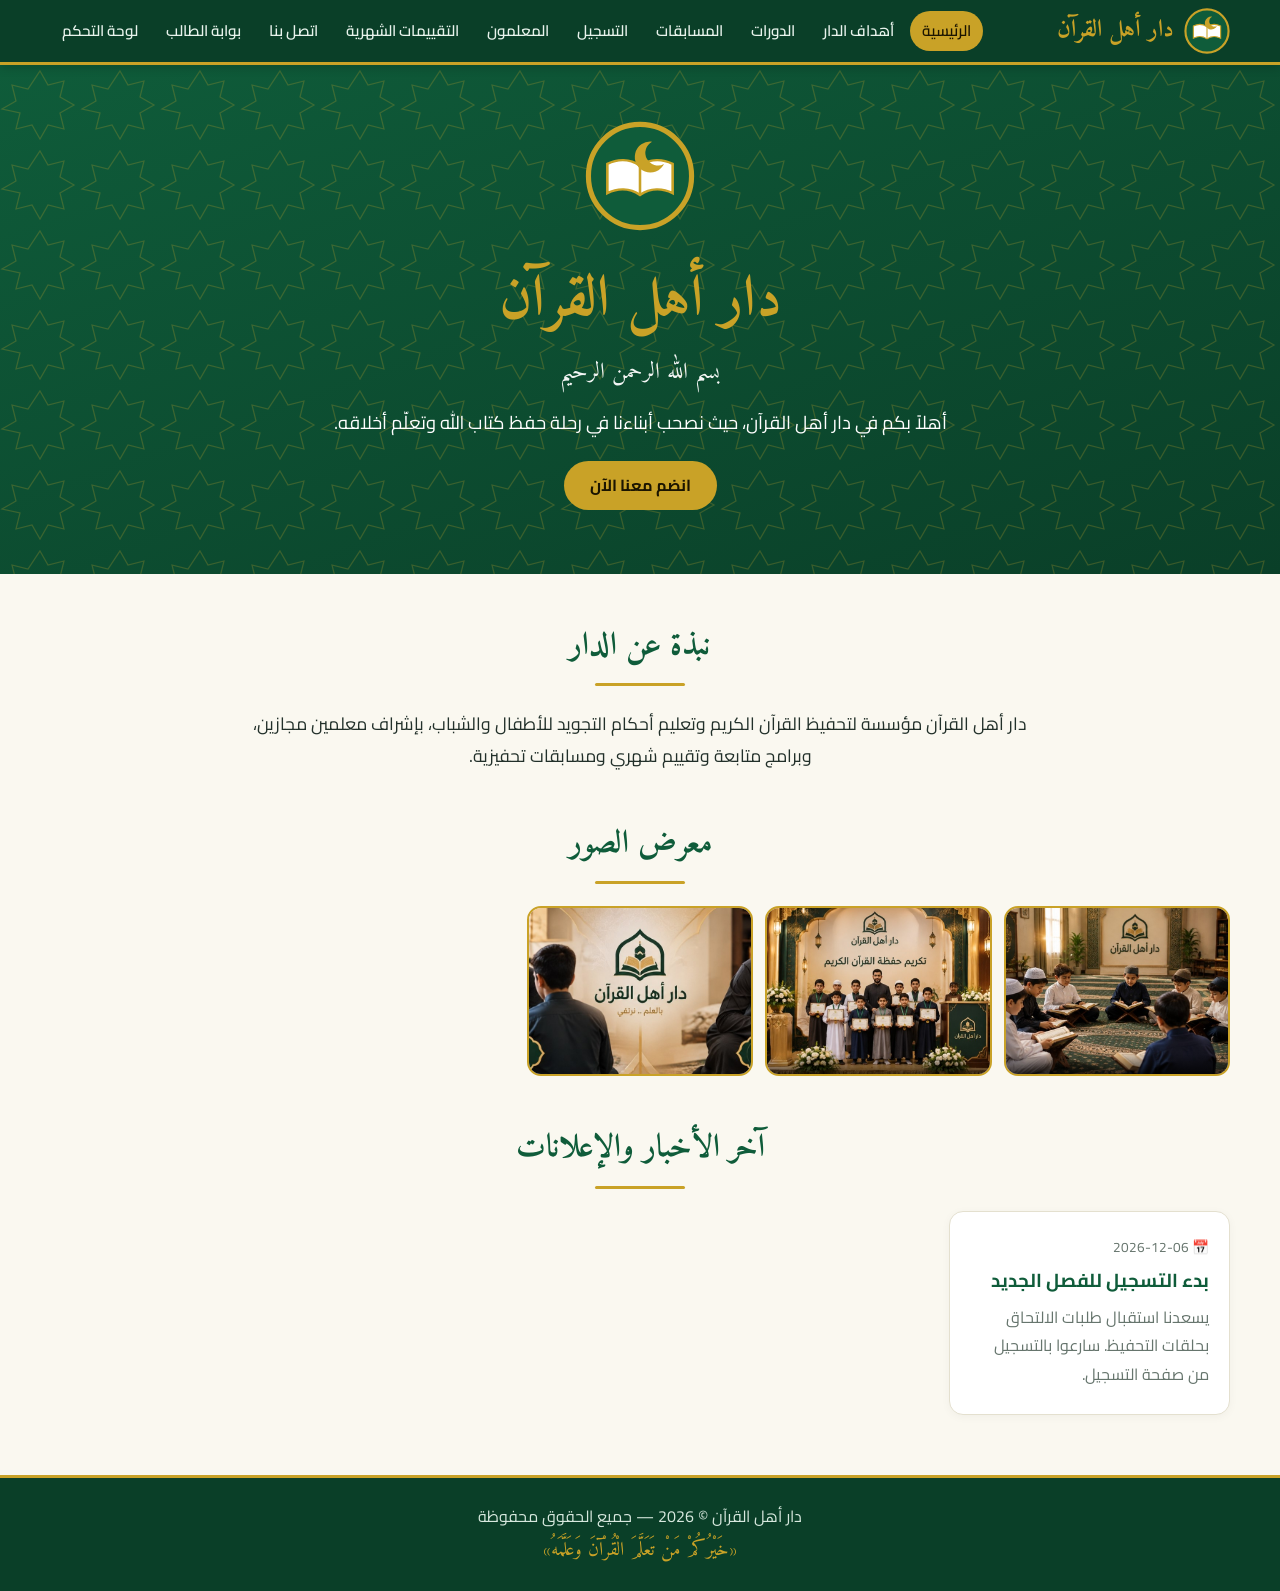
==== commit c111581b: "update website" ====
--- a/index.html
+++ b/index.html
@@ -34,6 +34,7 @@
       <a href="#teachers">المعلمون</a>
       <a href="#evaluations">التقييمات الشهرية</a>
       <a href="#contact">اتصل بنا</a>
+      <a href="#student">بوابة الطالب</a>
       <a href="#admin" class="nav-admin">لوحة التحكم</a>
     </nav>
   </div>
@@ -126,6 +127,15 @@
       <label>البريد الإلكتروني (اختياري)
         <input name="email" type="email" dir="ltr">
       </label>
+      <div class="row">
+        <label>كلمة مرور الطالب (6 أحرف على الأقل)
+          <input name="password" type="password" required minlength="6" dir="ltr" autocomplete="new-password">
+        </label>
+        <label>تأكيد كلمة المرور
+          <input name="password2" type="password" required minlength="6" dir="ltr" autocomplete="new-password">
+        </label>
+      </div>
+      <p class="hint">ستدخل بها بوابة الطالب (باسمك بالكامل + كلمة المرور) بعد قبول طلبك من الإدارة.</p>
       <input type="text" name="website" class="hp" tabindex="-1" autocomplete="off" aria-hidden="true">
       <button class="btn" type="submit">إرسال الطلب</button>
       <p class="msg" id="regMsg" role="status"></p>
@@ -173,6 +183,11 @@
   </div>
 </section>
 
+<!-- بوابة الطالب -->
+<section class="page" id="page-student" hidden>
+  <div class="wrap" id="studentRoot"></div>
+</section>
+
 <!-- 9. لوحة التحكم -->
 <section class="page" id="page-admin" hidden>
   <div class="wrap" id="adminRoot"></div>
@@ -191,6 +206,6 @@
 <dialog id="lightbox"><img alt=""><button class="btn" id="lbClose" type="button">إغلاق</button></dialog>
 <div id="toast" class="toast" role="status" aria-live="polite"></div>
 
-<script src="main.js"></script>
+<script src="./main.js"></script>
 </body>
 </html>
--- a/css/master.css
+++ b/css/master.css
@@ -106,6 +106,18 @@
 .map iframe{width:100%;height:100%;min-height:380px;border:0;border-radius:var(--r);border:2px solid var(--gold)}
 .ci{display:flex;gap:10px;align-items:center;margin:6px 0}
 
+/* student portal */
+.info{display:grid;grid-template-columns:repeat(auto-fill,minmax(200px,1fr));gap:10px;margin:12px 0}
+.info div{background:var(--g3);border-radius:10px;padding:8px 14px}
+.info small{display:block;color:var(--mut);font-size:.8rem}
+.info b{color:var(--g2)}
+.feebox{display:flex;align-items:center;gap:14px;flex-wrap:wrap;padding:14px 18px;border-radius:var(--r);border:2px solid var(--gold);background:#fffdf3;margin-bottom:12px}
+.feebox.ok{border-color:var(--g);background:var(--g3)}
+.feebox.no{border-color:var(--danger);background:#fdf0ef}
+.feebox strong{font-size:1.2rem}
+.phead{display:flex;align-items:center;justify-content:space-between;gap:10px;flex-wrap:wrap;margin-top:26px}
+.phead h2{margin:0;font-family:'Amiri',serif;color:var(--g)}
+
 /* dashboard */
 .login{max-width:380px;margin:50px auto}
 .dash{display:grid;grid-template-columns:210px 1fr;gap:18px;margin:26px 0}
